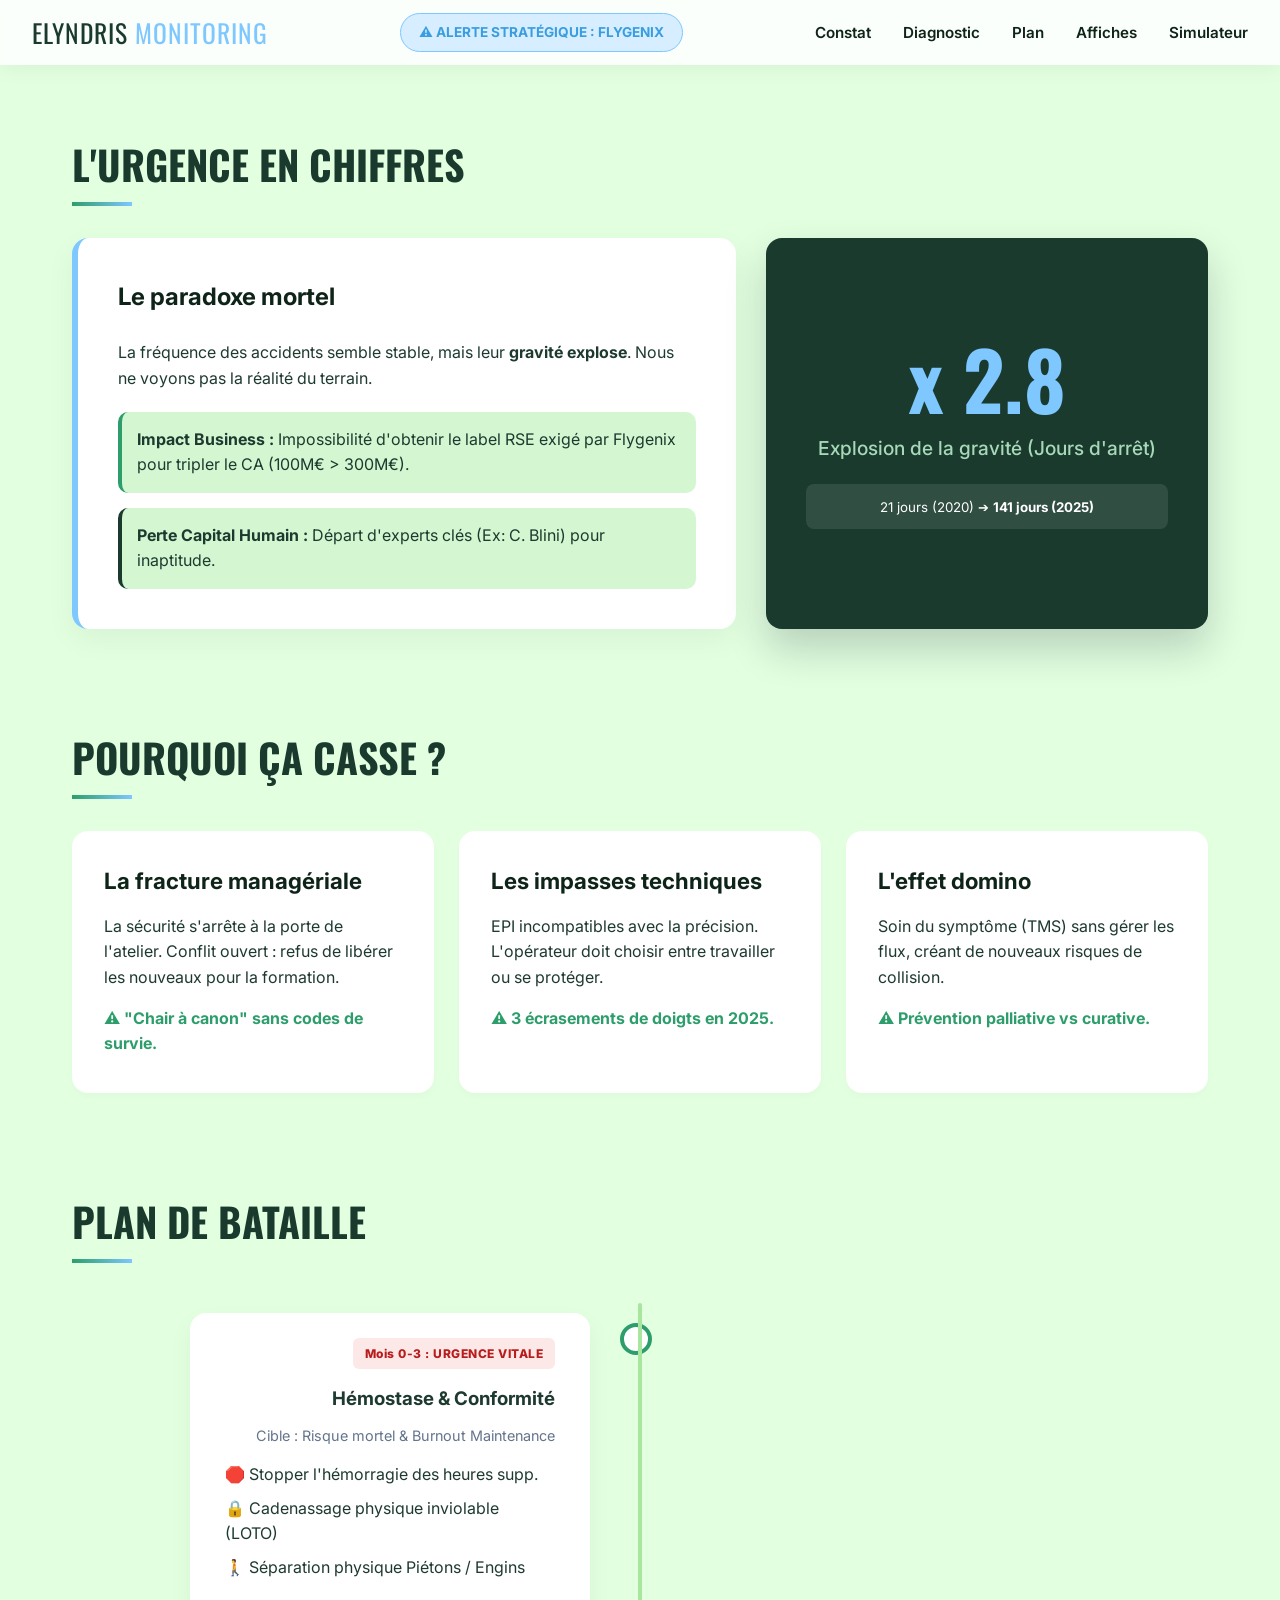
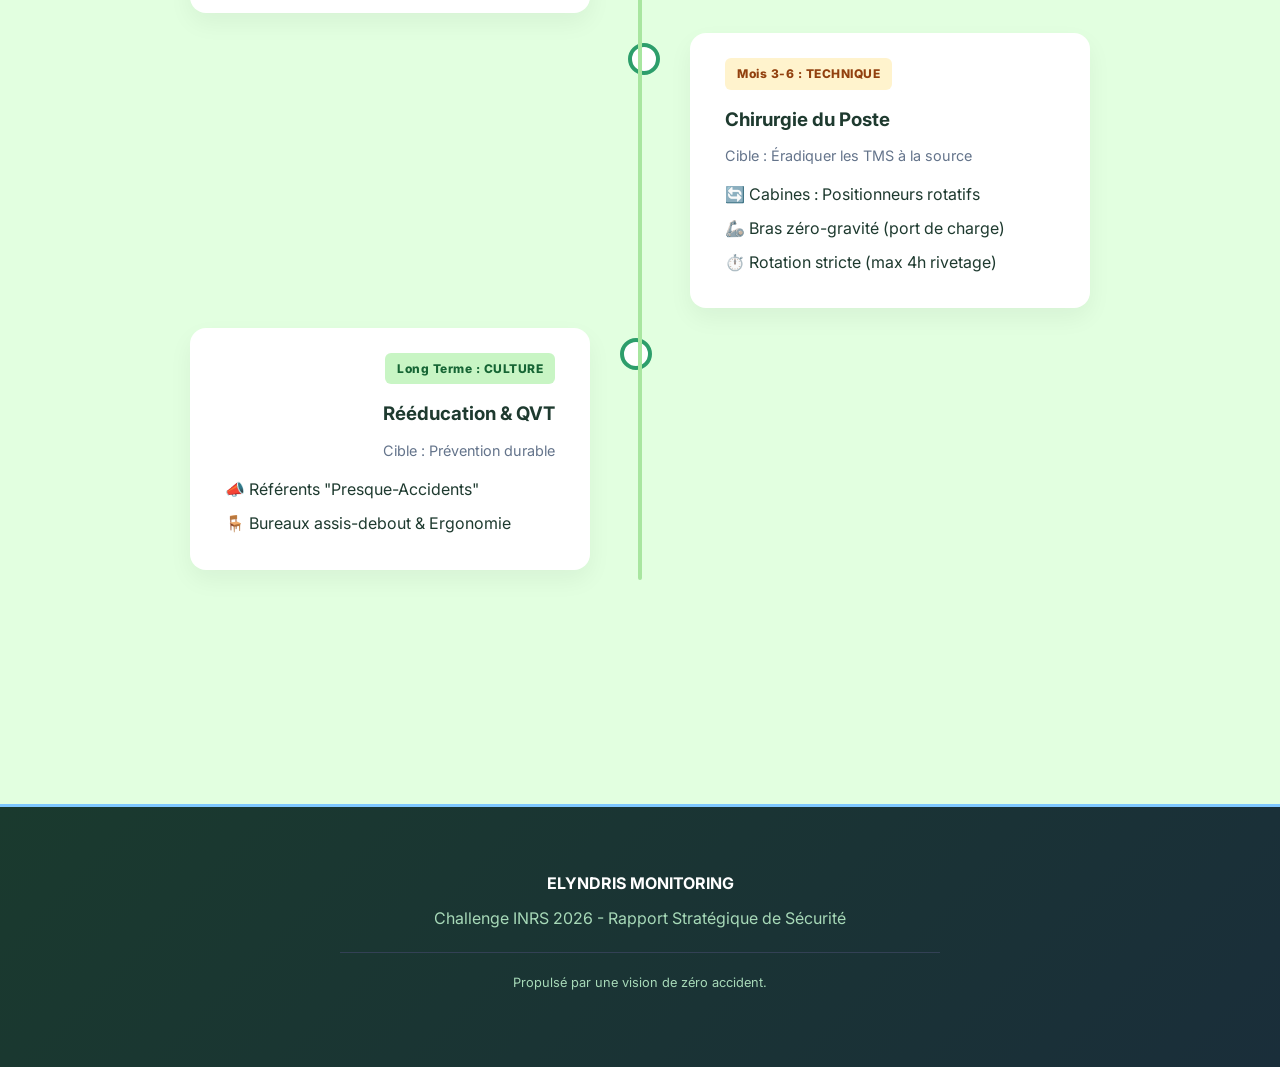
==== index.html @ 0a6f0520 "Add simulateur.html and update navigation links in affiches.html and index.html" ====
<!DOCTYPE html>
<html lang="fr">
<head>
    <meta charset="UTF-8">
    <meta name="viewport" content="width=device-width, initial-scale=1.0">
    <title>Elyndris - Dashboard de Crise SST</title>
    <link rel="preconnect" href="https://fonts.googleapis.com">
    <link rel="preconnect" href="https://fonts.gstatic.com" crossorigin>
    <link href="https://fonts.googleapis.com/css2?family=Inter:wght@300;400;600;700&family=Oswald:wght@500;700&display=swap" rel="stylesheet">
    <style>
        :root {
            --primary: #1a3a2e;
            --accent: #2d9e6b;
            --accent-glow: rgba(45, 158, 107, 0.4);
            --blue: #7ec7ff;
            --blue-dark: #3a9de0;
            --blue-light: #d6eeff;
            --blue-glow: rgba(126, 199, 255, 0.4);
            --success: #22c55e;
            --warning: #f59e0b;
            --light: #e2ffe0;
            --dark: #0f2419;
            --text: #1e3a2f;
            --card-bg: rgba(226, 255, 224, 0.9);
            --transition: all 0.3s cubic-bezier(0.4, 0, 0.2, 1);
        }

        * { margin: 0; padding: 0; box-sizing: border-box; }
        
        html { scroll-behavior: smooth; }

        body { 
            background-color: #e2ffe0; 
            color: var(--text); 
            font-family: 'Inter', sans-serif;
            line-height: 1.6;
            overflow-x: hidden;
        }

        /* ANIMATIONS */
        @keyframes fadeIn { from { opacity: 0; transform: translateY(20px); } to { opacity: 1; transform: translateY(0); } }
        @keyframes pulse-red { 0% { box-shadow: 0 0 0 0 var(--accent-glow); } 70% { box-shadow: 0 0 0 10px rgba(45, 158, 107, 0); } 100% { box-shadow: 0 0 0 0 rgba(45, 158, 107, 0); } }
        @keyframes pulse-blue { 0% { box-shadow: 0 0 0 0 var(--blue-glow); } 70% { box-shadow: 0 0 0 10px rgba(126, 199, 255, 0); } 100% { box-shadow: 0 0 0 0 rgba(126, 199, 255, 0); } }
        
        .reveal { opacity: 0; transform: translateY(30px); transition: var(--transition); }
        .reveal.active { opacity: 1; transform: translateY(0); }

        /* HEADER */
        header {
            background: rgba(255, 255, 255, 0.85);
            backdrop-filter: blur(10px);
            padding: 0.75rem 2rem;
            display: flex;
            justify-content: space-between;
            align-items: center;
            box-shadow: 0 4px 20px rgba(0,0,0,0.05);
            position: fixed;
            width: 100%;
            top: 0;
            z-index: 1000;
            transition: var(--transition);
        }

        .logo { font-family: 'Oswald', sans-serif; font-size: 1.6rem; letter-spacing: 1px; color: var(--primary); }
        .logo span { color: var(--blue); }
        
        .status { 
            background: var(--blue-light); 
            color: var(--blue-dark); 
            padding: 8px 18px; 
            border-radius: 50px; 
            font-weight: 700; 
            font-size: 0.85rem; 
            border: 1px solid var(--blue);
            animation: pulse-blue 2s infinite;
            text-transform: uppercase;
        }

        nav ul { display: flex; list-style: none; gap: 2rem; }
        nav a { 
            text-decoration: none; 
            color: var(--dark); 
            font-weight: 600; 
            font-size: 0.95rem;
            transition: var(--transition); 
            position: relative;
        }
        nav a::after {
            content: ''; position: absolute; width: 0; height: 2px; bottom: -4px; left: 0;
            background: linear-gradient(90deg, var(--accent), var(--blue)); transition: var(--transition);
        }
        nav a:hover { color: var(--blue-dark); }
        nav a:hover::after { width: 100%; }

        /* MAIN CONTAINER */
        main { margin-top: 100px; padding: 2rem; max-width: 1200px; margin-left: auto; margin-right: auto; }

        section { margin-bottom: 6rem; scroll-margin-top: 120px; }
        h2 { 
            font-family: 'Oswald', sans-serif;
            font-size: 2.5rem; 
            margin-bottom: 2rem; 
            color: var(--primary); 
            text-transform: uppercase;
            position: relative;
            padding-bottom: 10px;
        }
        h2::after {
            content: ''; position: absolute; left: 0; bottom: 0; width: 60px; height: 4px; background: linear-gradient(90deg, var(--accent), var(--blue));
        }

        /* HERO / ALERT */
        .hero-grid { display: grid; grid-template-columns: 1.5fr 1fr; gap: 30px; }
        .alert-card { 
            background: white; 
            padding: 2.5rem; 
            border-radius: 16px; 
            box-shadow: 0 10px 30px rgba(0,0,0,0.05); 
            border-left: 6px solid var(--blue);
        }
        .alert-card h3 { font-size: 1.5rem; margin-bottom: 1.5rem; color: var(--dark); }
        
        .stat-card { 
            background: var(--primary); 
            color: white; 
            padding: 2.5rem; 
            border-radius: 16px; 
            text-align: center; 
            display: flex; 
            flex-direction: column; 
            justify-content: center;
            box-shadow: 0 20px 40px rgba(15, 23, 42, 0.2);
            transition: transform 0.4s ease;
        }
        .stat-card:hover { transform: scale(1.02); }
        .big-number { font-family: 'Oswald', sans-serif; font-size: 5rem; font-weight: 700; color: var(--blue); line-height: 1; }
        .stat-label { font-size: 1.2rem; font-weight: 500; margin-top: 15px; color: #a7d9b8; }

        /* DIAGNOSTIC (Q3) */
        .diag-grid { display: grid; grid-template-columns: repeat(auto-fit, minmax(320px, 1fr)); gap: 25px; }
        .diag-item { 
            background: white; 
            padding: 2rem; 
            border-radius: 16px; 
            box-shadow: 0 4px 6px rgba(0,0,0,0.02); 
            transition: var(--transition); 
            border-bottom: 4px solid transparent;
        }
        .diag-item:hover { 
            transform: translateY(-10px); 
            box-shadow: 0 20px 40px rgba(126, 199, 255, 0.15); 
            border-bottom: 4px solid var(--blue);
        }
        .diag-icon { font-size: 3rem; margin-bottom: 15px; display: block; filter: drop-shadow(0 4px 6px rgba(0,0,0,0.1)); }
        .diag-title { font-weight: 700; font-size: 1.4rem; margin-bottom: 15px; color: var(--dark); }

        /* PLAN D'ACTION (Q4) */
        .timeline { position: relative; max-width: 1000px; margin: 40px auto; }
        .timeline::after { content: ''; position: absolute; width: 4px; background: #a8e6a0; top: 0; bottom: 0; left: 50%; margin-left: -2px; border-radius: 2px; }
        
        .container { padding: 10px 50px; position: relative; width: 50%; box-sizing: border-box; }
        .left { left: 0; text-align: right; }
        .right { left: 50%; text-align: left; }
        
        .container::after {
            content: ''; position: absolute; width: 24px; height: 24px; right: -12px; top: 20px;
            background: white; border: 4px solid var(--accent); border-radius: 50%; z-index: 1;
        }
        .right::after { left: -12px; }
        
        .content { 
            padding: 25px 35px; 
            background: white; 
            border-radius: 16px; 
            box-shadow: 0 10px 25px rgba(0,0,0,0.05); 
            transition: var(--transition);
        }
        .content:hover { transform: translateY(-5px); box-shadow: 0 15px 35px rgba(0,0,0,0.1); }
        
        .badge { display: inline-block; padding: 6px 12px; border-radius: 6px; font-size: 0.75rem; font-weight: 800; margin-bottom: 15px; letter-spacing: 0.5px; }
        .badge-red { background: #fde8e8; color: #b91c1c; }
        .badge-orange { background: #fff3cd; color: #92400e; }
        .badge-green { background: #c8f5c4; color: #166534; }
        .badge-blue { background: var(--blue-light); color: var(--blue-dark); }

        /* FOOTER */
        footer { 
            background: linear-gradient(135deg, var(--primary), #1a2e3a); 
            color: #a7d9b8; 
            text-align: center; 
            padding: 4rem 2rem; 
            margin-top: 6rem;
            border-top: 3px solid var(--blue);
        }
        footer p { margin-bottom: 10px; }

        @media screen and (max-width: 900px) {
            .hero-grid { grid-template-columns: 1fr; }
            .timeline::after { left: 31px; }
            .container { width: 100%; padding-left: 70px; padding-right: 25px; text-align: left; }
            .container::after { left: 19px; }
            .right { left: 0%; }
        }
    </style>
</head>
<body>

<header id="header">
    <div class="logo">ELYNDRIS <span>MONITORING</span></div>
    <div class="status">⚠ ALERTE STRATÉGIQUE : FLYGENIX</div>
    <nav>
        <ul>
            <li><a href="#constat">Constat</a></li>
            <li><a href="#diagnostic">Diagnostic</a></li>
            <li><a href="#plan">Plan</a></li>
            <li><a href="affiches.html">Affiches</a></li>
            <li><a href="simulateur.html">Simulateur</a></li>
        </ul>
    </nav>
</header>

<main>
    <section id="constat" class="reveal">
        <h2>L'Urgence en Chiffres</h2>
        <div class="hero-grid">
            <div class="alert-card">
                <h3>Le paradoxe mortel</h3>
                <p>La fréquence des accidents semble stable, mais leur <strong>gravité explose</strong>. Nous ne voyons pas la réalité du terrain.</p>
                <div style="margin-top: 20px; display: grid; gap: 15px;">
                    <div style="background: #d4f7d2; padding: 15px; border-radius: 10px; border-left: 4px solid var(--accent);">
                        <strong>Impact Business :</strong> Impossibilité d'obtenir le label RSE exigé par Flygenix pour tripler le CA (100M€ > 300M€).
                    </div>
                    <div style="background: #d4f7d2; padding: 15px; border-radius: 10px; border-left: 4px solid var(--primary);">
                        <strong>Perte Capital Humain :</strong> Départ d'experts clés (Ex: C. Blini) pour inaptitude.
                    </div>
                </div>
            </div>
            <div class="stat-card">
                <span class="big-number" data-target="6.7">0</span>
                <span class="stat-label">Explosion de la gravité (Jours d'arrêt)</span>
                <div style="margin-top:20px; background: rgba(255,255,255,0.1); padding: 10px; border-radius: 8px;">
                    <small>21 jours (2020) ➔ <strong>141 jours (2025)</strong></small>
                </div>
            </div>
        </div>
    </section>

    <section id="diagnostic" class="reveal">
        <h2>Pourquoi ça casse ?</h2>
        <div class="diag-grid">
            <div class="diag-item">
                <div class="diag-title">La fracture managériale</div>
                <p>La sécurité s'arrête à la porte de l'atelier. Conflit ouvert : refus de libérer les nouveaux pour la formation.</p>
                <p style="margin-top:15px; color:var(--accent); font-weight:700;">⚠ "Chair à canon" sans codes de survie.</p>
            </div>
            <div class="diag-item">
                <div class="diag-title">Les impasses techniques</div>
                <p>EPI incompatibles avec la précision. L'opérateur doit choisir entre travailler ou se protéger.</p>
                <p style="margin-top:15px; color:var(--accent); font-weight:700;">⚠ 3 écrasements de doigts en 2025.</p>
            </div>
            <div class="diag-item">
                <div class="diag-title">L'effet domino</div>
                <p>Soin du symptôme (TMS) sans gérer les flux, créant de nouveaux risques de collision.</p>
                <p style="margin-top:15px; color:var(--accent); font-weight:700;">⚠ Prévention palliative vs curative.</p>
            </div>
        </div>
    </section>

    <section id="plan" class="reveal">
        <h2>Plan de Bataille</h2>
        <div class="timeline">
            
            <div class="container left reveal">
                <div class="content">
                    <span class="badge badge-red">Mois 0-3 : URGENCE VITALE</span>
                    <h3 style="margin-bottom: 10px;">Hémostase & Conformité</h3>
                    <p style="font-size: 0.9rem; color: #64748b; margin-bottom: 15px;">Cible : Risque mortel & Burnout Maintenance</p>
                    <ul style="list-style: none; text-align: left;">
                        <li style="margin-bottom: 8px;">🛑 Stopper l'hémorragie des heures supp.</li>
                        <li style="margin-bottom: 8px;">🔒 Cadenassage physique inviolable (LOTO)</li>
                        <li style="margin-bottom: 8px;">🚶 Séparation physique Piétons / Engins</li>
                    </ul>
                </div>
            </div>

            <div class="container right reveal">
                <div class="content">
                    <span class="badge badge-orange">Mois 3-6 : TECHNIQUE</span>
                    <h3 style="margin-bottom: 10px;">Chirurgie du Poste</h3>
                    <p style="font-size: 0.9rem; color: #64748b; margin-bottom: 15px;">Cible : Éradiquer les TMS à la source</p>
                    <ul style="list-style: none; text-align: left;">
                        <li style="margin-bottom: 8px;">🔄 Cabines : Positionneurs rotatifs</li>
                        <li style="margin-bottom: 8px;">🦾 Bras zéro-gravité (port de charge)</li>
                        <li style="margin-bottom: 8px;">⏱️ Rotation stricte (max 4h rivetage)</li>
                    </ul>
                </div>
            </div>

            <div class="container left reveal">
                <div class="content">
                    <span class="badge badge-green">Long Terme : CULTURE</span>
                    <h3 style="margin-bottom: 10px;">Rééducation & QVT</h3>
                    <p style="font-size: 0.9rem; color: #64748b; margin-bottom: 15px;">Cible : Prévention durable</p>
                    <ul style="list-style: none; text-align: left;">
                        <li style="margin-bottom: 8px;">📣 Référents "Presque-Accidents"</li>
                        <li style="margin-bottom: 8px;">🪑 Bureaux assis-debout & Ergonomie</li>
                    </ul>
                </div>
            </div>

        </div>
    </section>
</main>

<footer>
    <div style="max-width: 600px; margin: 0 auto;">
        <p style="font-weight: 700; color: white;">ELYNDRIS MONITORING</p>
        <p>Challenge INRS 2026 - Rapport Stratégique de Sécurité</p>
        <div style="height: 1px; background: #334155; margin: 20px 0;"></div>
        <p style="font-size: 0.8rem;">Propulsé par une vision de zéro accident.</p>
    </div>
</footer>

<script>
    // Reveal animations on scroll
    const observerOptions = {
        threshold: 0.1
    };

    const observer = new IntersectionObserver((entries) => {
        entries.forEach(entry => {
            if (entry.isIntersecting) {
                entry.target.classList.add('active');
                
                // If it's the stat card, start the counter
                const countElement = entry.target.querySelector('.big-number');
                if (countElement && !countElement.classList.contains('counted')) {
                    startCounter(countElement);
                }
            }
        });
    }, observerOptions);

    document.querySelectorAll('.reveal').forEach(el => observer.observe(el));

    // Number Counter Animation
    function startCounter(el) {
        const target = parseFloat(el.getAttribute('data-target'));
        const duration = 2000;
        const start = 0;
        const step = (timestamp) => {
            if (!startTime) startTime = timestamp;
            const progress = Math.min((timestamp - startTime) / duration, 1);
            const current = (progress * target).toFixed(1);
            el.innerText = 'x ' + current;
            if (progress < 1) {
                window.requestAnimationFrame(step);
            } else {
                el.classList.add('counted');
            }
        };
        let startTime = null;
        window.requestAnimationFrame(step);
    }

    // Header scroll effect
    window.addEventListener('scroll', () => {
        const header = document.getElementById('header');
        if (window.scrollY > 50) {
            header.style.padding = '0.5rem 2rem';
            header.style.background = 'rgba(255, 255, 255, 0.95)';
        } else {
            header.style.padding = '0.75rem 2rem';
            header.style.background = 'rgba(255, 255, 255, 0.85)';
        }
    });
</script>

</body>
</html>
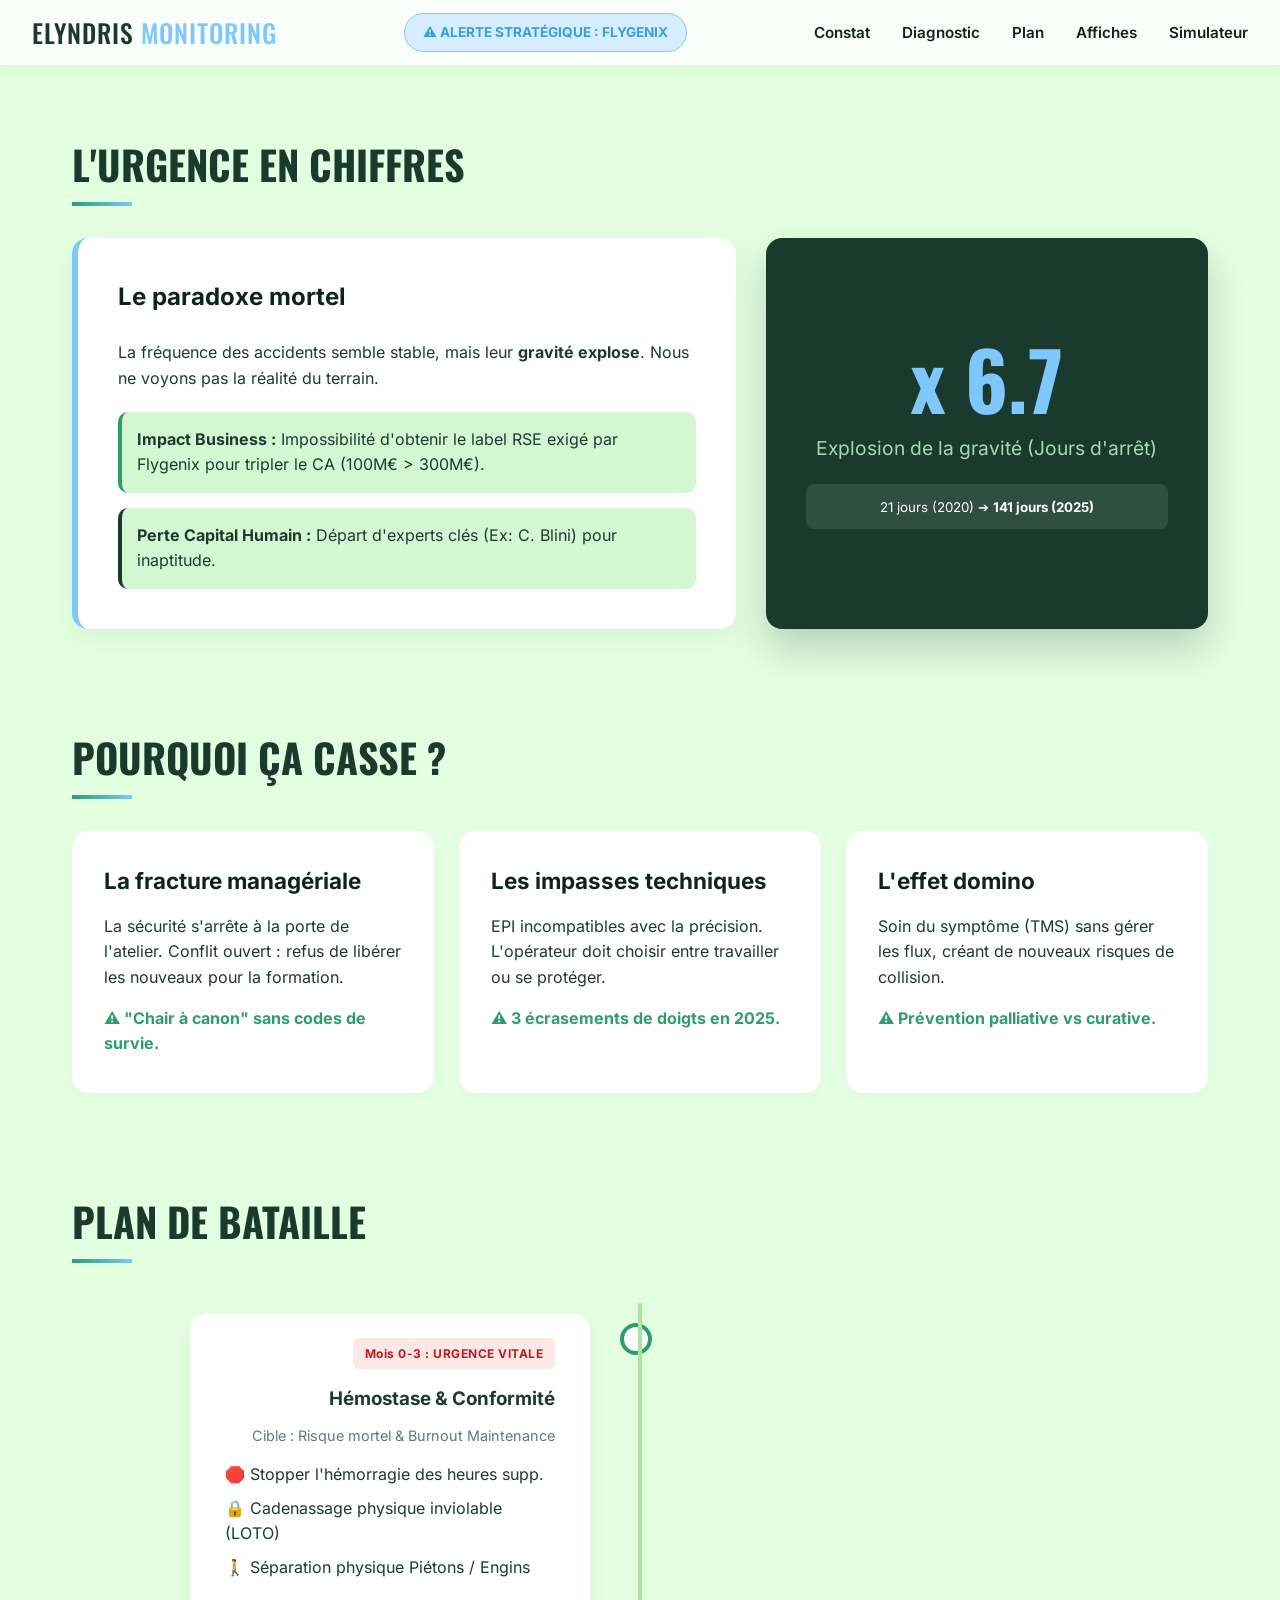
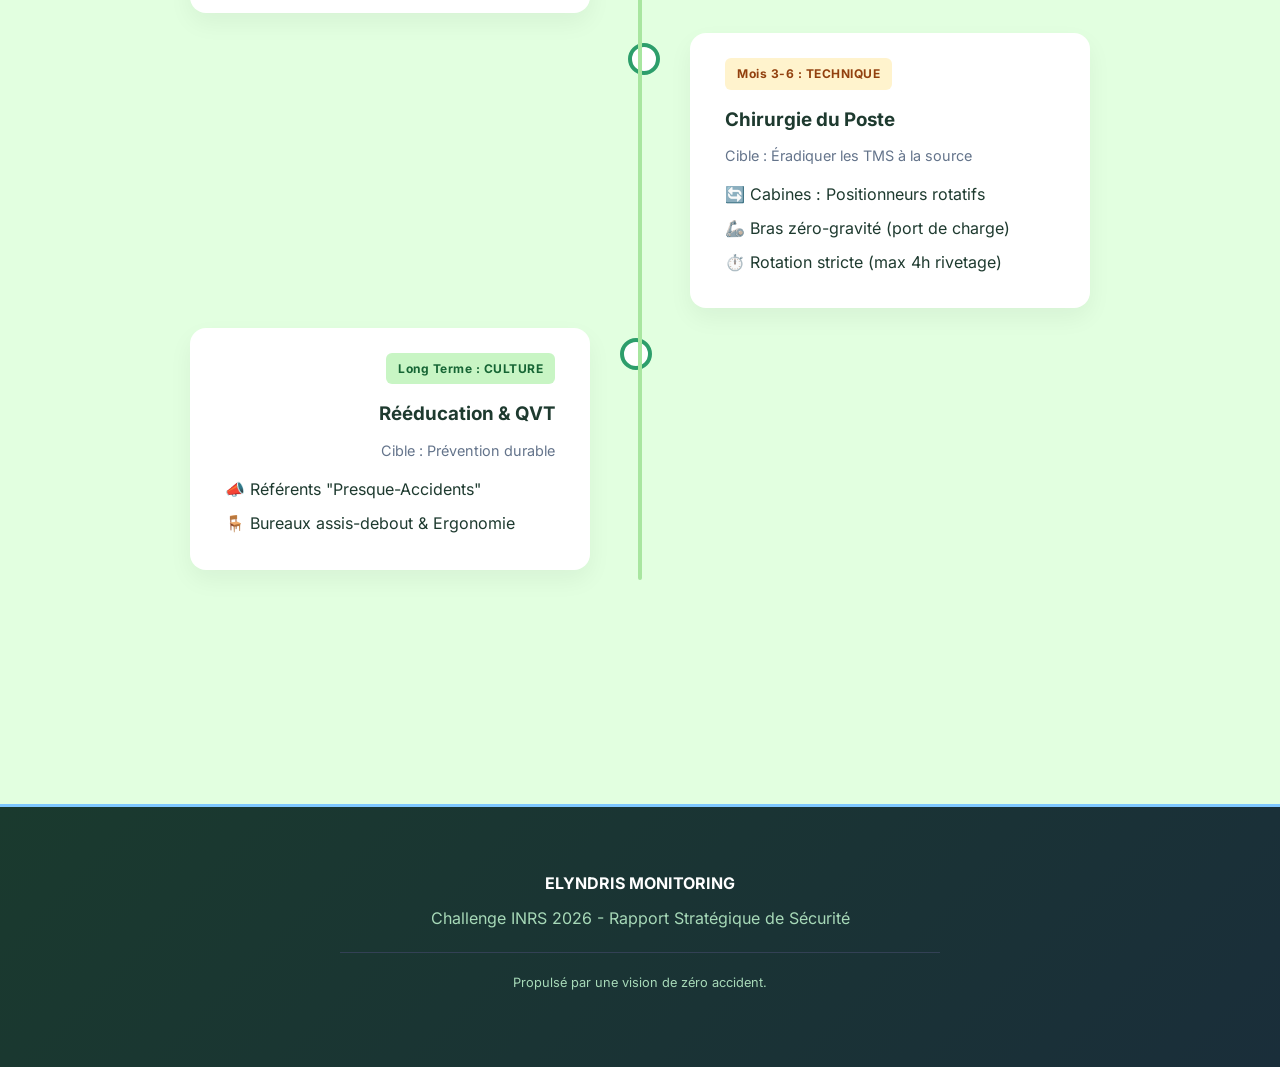
==== commit 878161a9: "Refactor font loading by creating a dedicated fonts.css file" ====
--- a/index.html
+++ b/index.html
@@ -4,9 +4,7 @@
     <meta charset="UTF-8">
     <meta name="viewport" content="width=device-width, initial-scale=1.0">
     <title>Elyndris - Dashboard de Crise SST</title>
-    <link rel="preconnect" href="https://fonts.googleapis.com">
-    <link rel="preconnect" href="https://fonts.gstatic.com" crossorigin>
-    <link href="https://fonts.googleapis.com/css2?family=Inter:wght@300;400;600;700&family=Oswald:wght@500;700&display=swap" rel="stylesheet">
+    <link rel="stylesheet" href="fonts/fonts.css">
     <style>
         :root {
             --primary: #1a3a2e;
--- a/fonts/fonts.css
+++ b/fonts/fonts.css
@@ -0,0 +1,42 @@
+@font-face {
+  font-family: 'Inter';
+  font-style: normal;
+  font-weight: 300;
+  font-display: swap;
+  src: url('inter-300.ttf') format('truetype');
+}
+@font-face {
+  font-family: 'Inter';
+  font-style: normal;
+  font-weight: 400;
+  font-display: swap;
+  src: url('inter-400.ttf') format('truetype');
+}
+@font-face {
+  font-family: 'Inter';
+  font-style: normal;
+  font-weight: 600;
+  font-display: swap;
+  src: url('inter-600.ttf') format('truetype');
+}
+@font-face {
+  font-family: 'Inter';
+  font-style: normal;
+  font-weight: 700;
+  font-display: swap;
+  src: url('inter-700.ttf') format('truetype');
+}
+@font-face {
+  font-family: 'Oswald';
+  font-style: normal;
+  font-weight: 500;
+  font-display: swap;
+  src: url('oswald-500.ttf') format('truetype');
+}
+@font-face {
+  font-family: 'Oswald';
+  font-style: normal;
+  font-weight: 700;
+  font-display: swap;
+  src: url('oswald-700.ttf') format('truetype');
+}
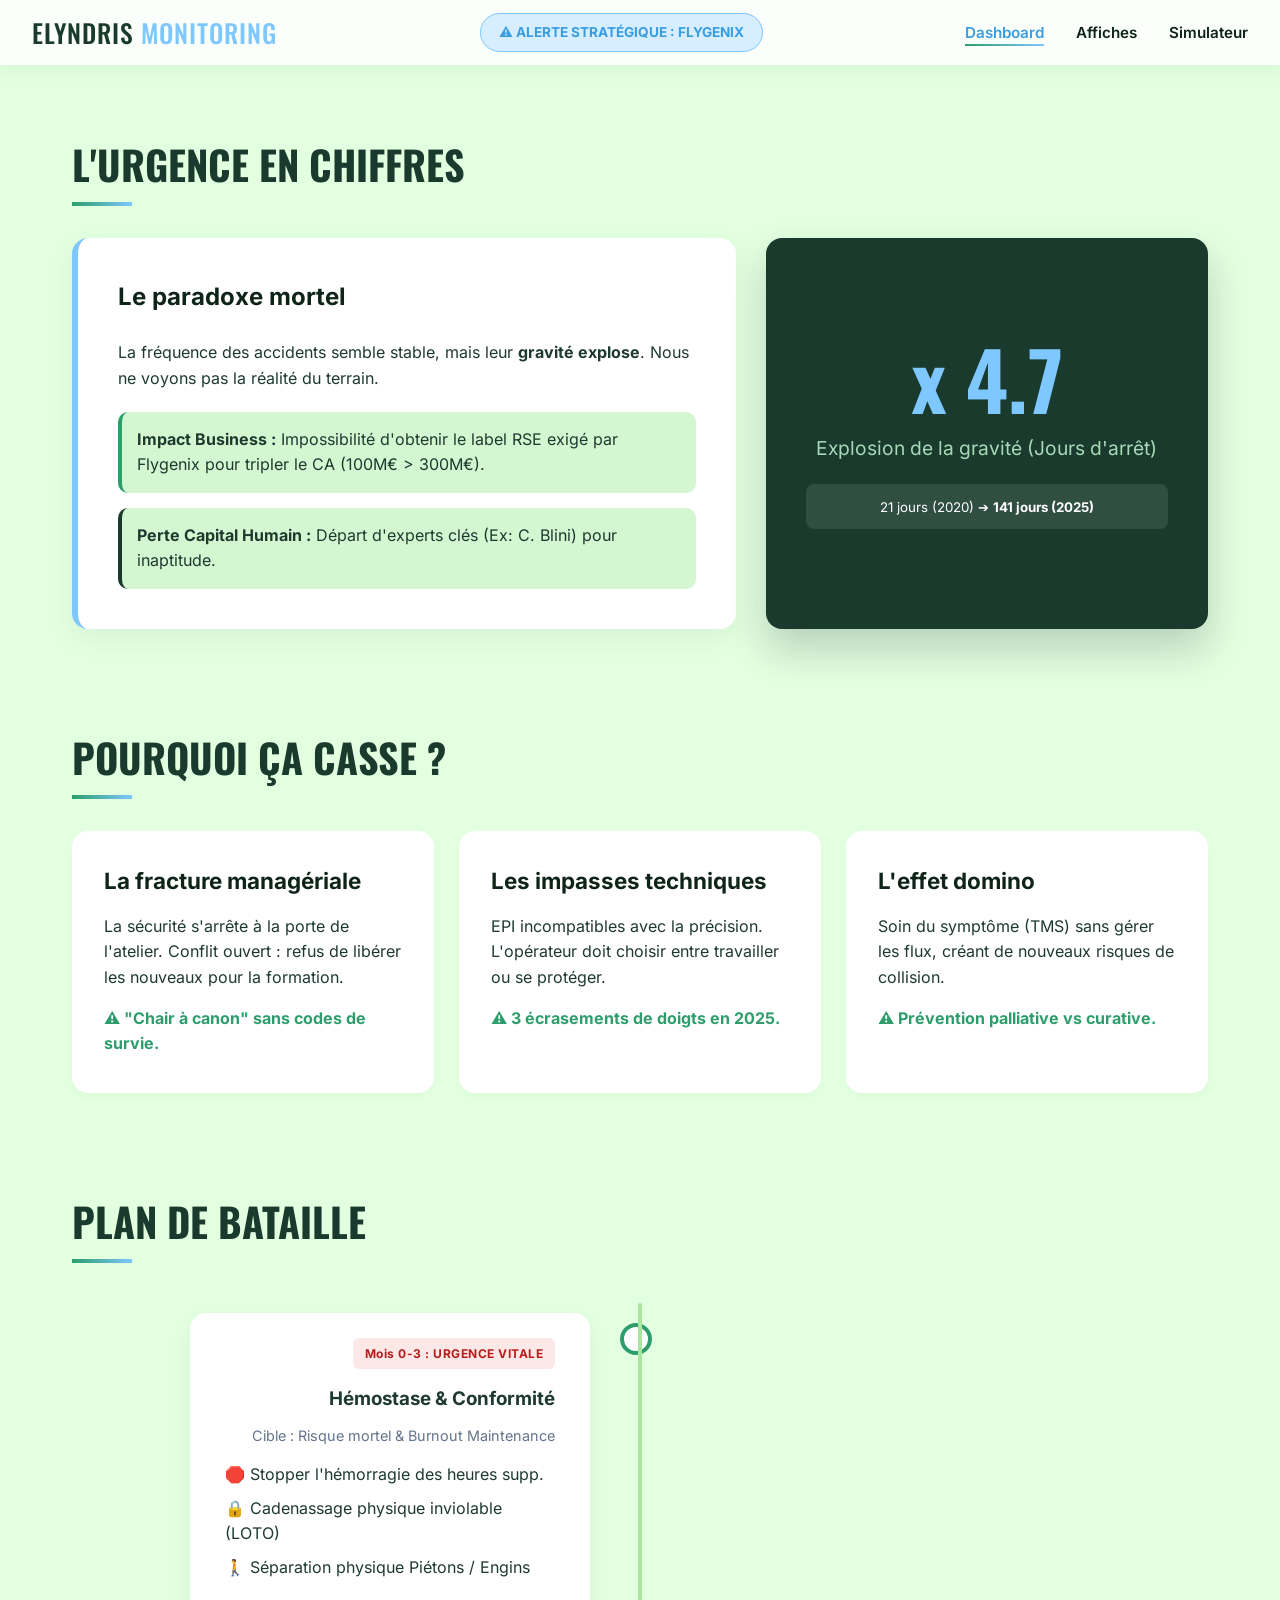
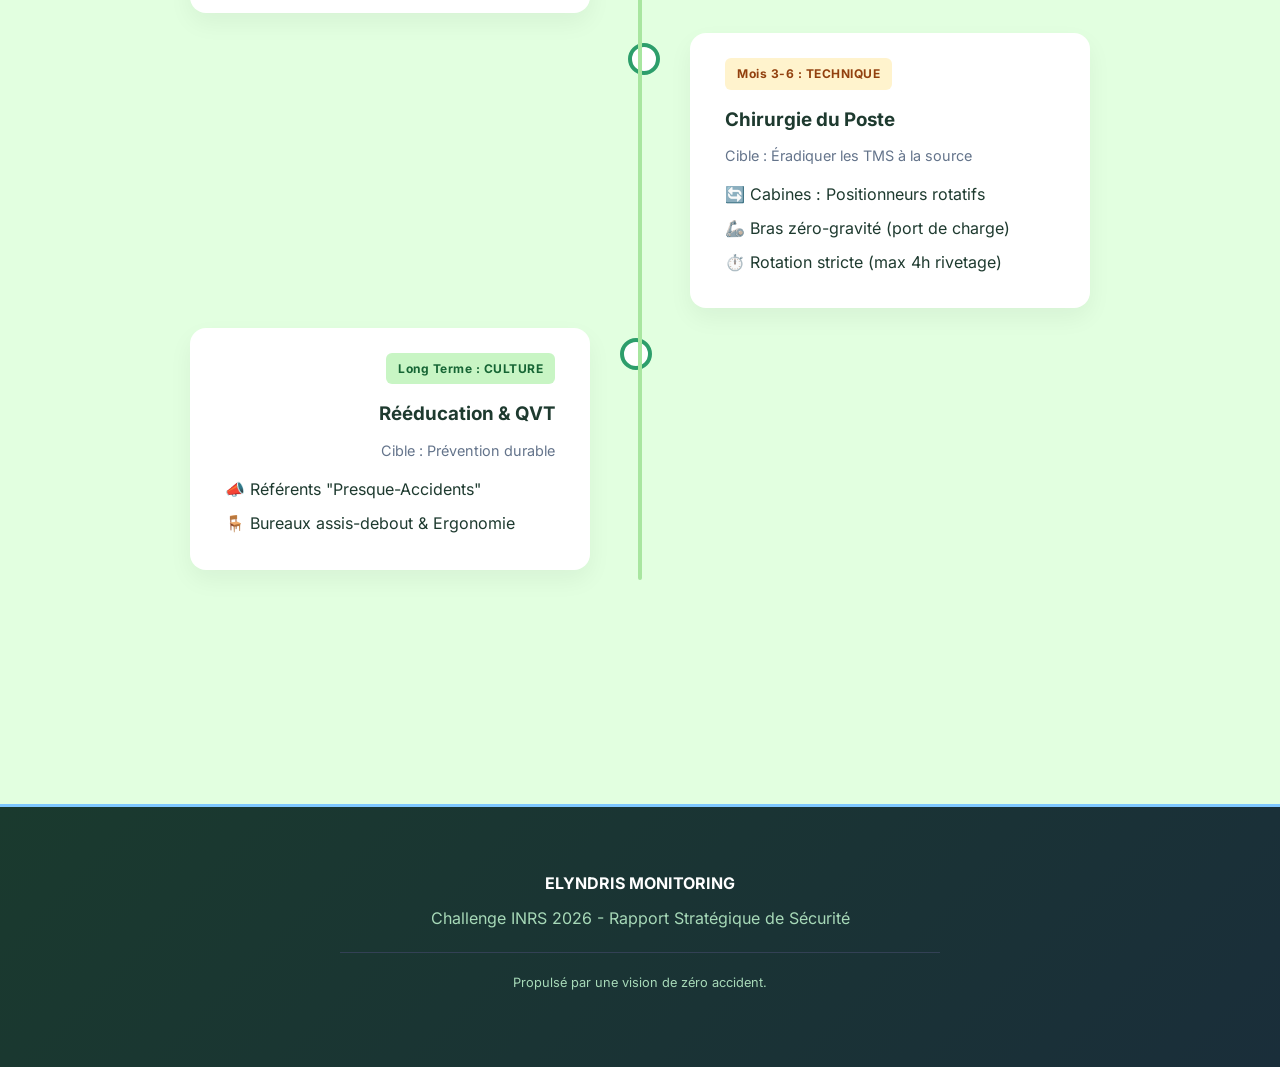
==== commit cbcb8e83: "Update navigation links in affiches.html and index.html to point to the Dashboard" ====
--- a/index.html
+++ b/index.html
@@ -89,6 +89,8 @@
         }
         nav a:hover { color: var(--blue-dark); }
         nav a:hover::after { width: 100%; }
+        nav a.active { color: var(--blue-dark); }
+        nav a.active::after { width: 100%; }
 
         /* MAIN CONTAINER */
         main { margin-top: 100px; padding: 2rem; max-width: 1200px; margin-left: auto; margin-right: auto; }
@@ -208,9 +210,7 @@
     <div class="status">⚠ ALERTE STRATÉGIQUE : FLYGENIX</div>
     <nav>
         <ul>
-            <li><a href="#constat">Constat</a></li>
-            <li><a href="#diagnostic">Diagnostic</a></li>
-            <li><a href="#plan">Plan</a></li>
+            <li><a href="index.html" class="active">Dashboard</a></li>
             <li><a href="affiches.html">Affiches</a></li>
             <li><a href="simulateur.html">Simulateur</a></li>
         </ul>
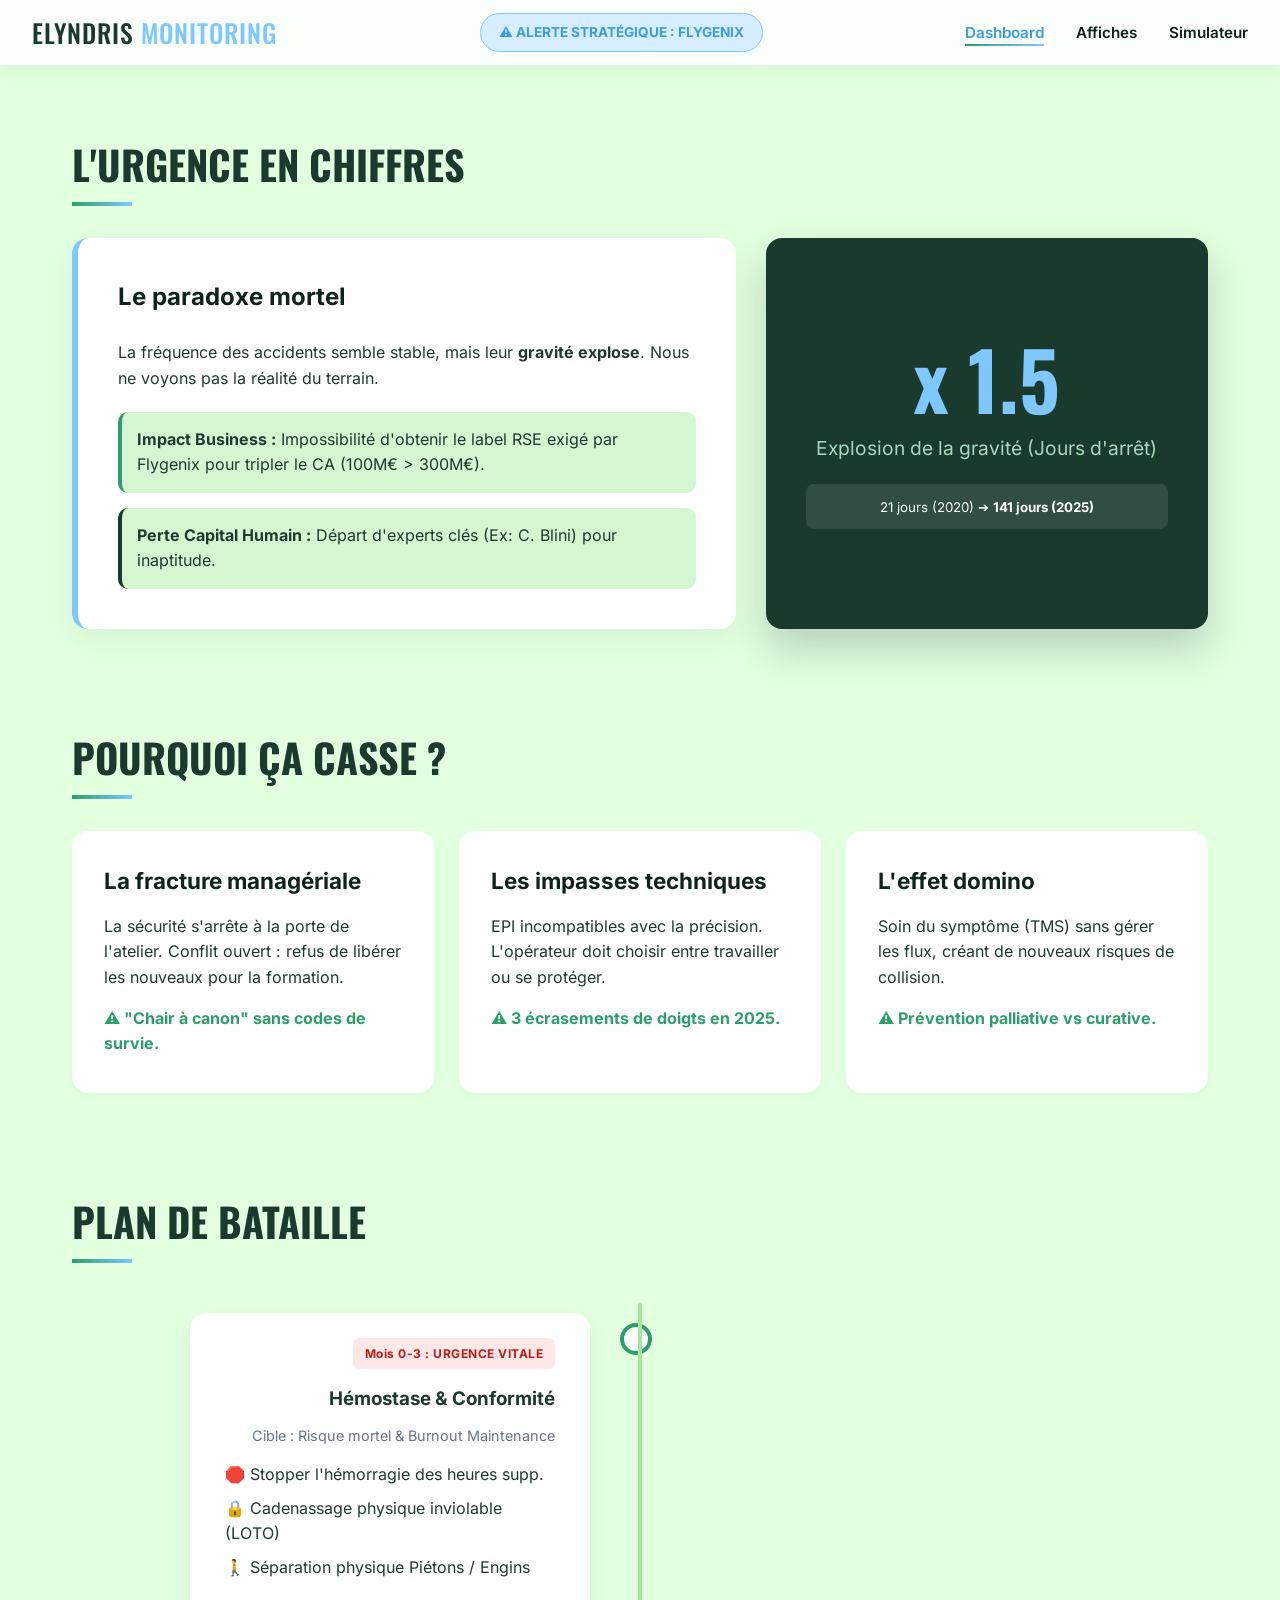
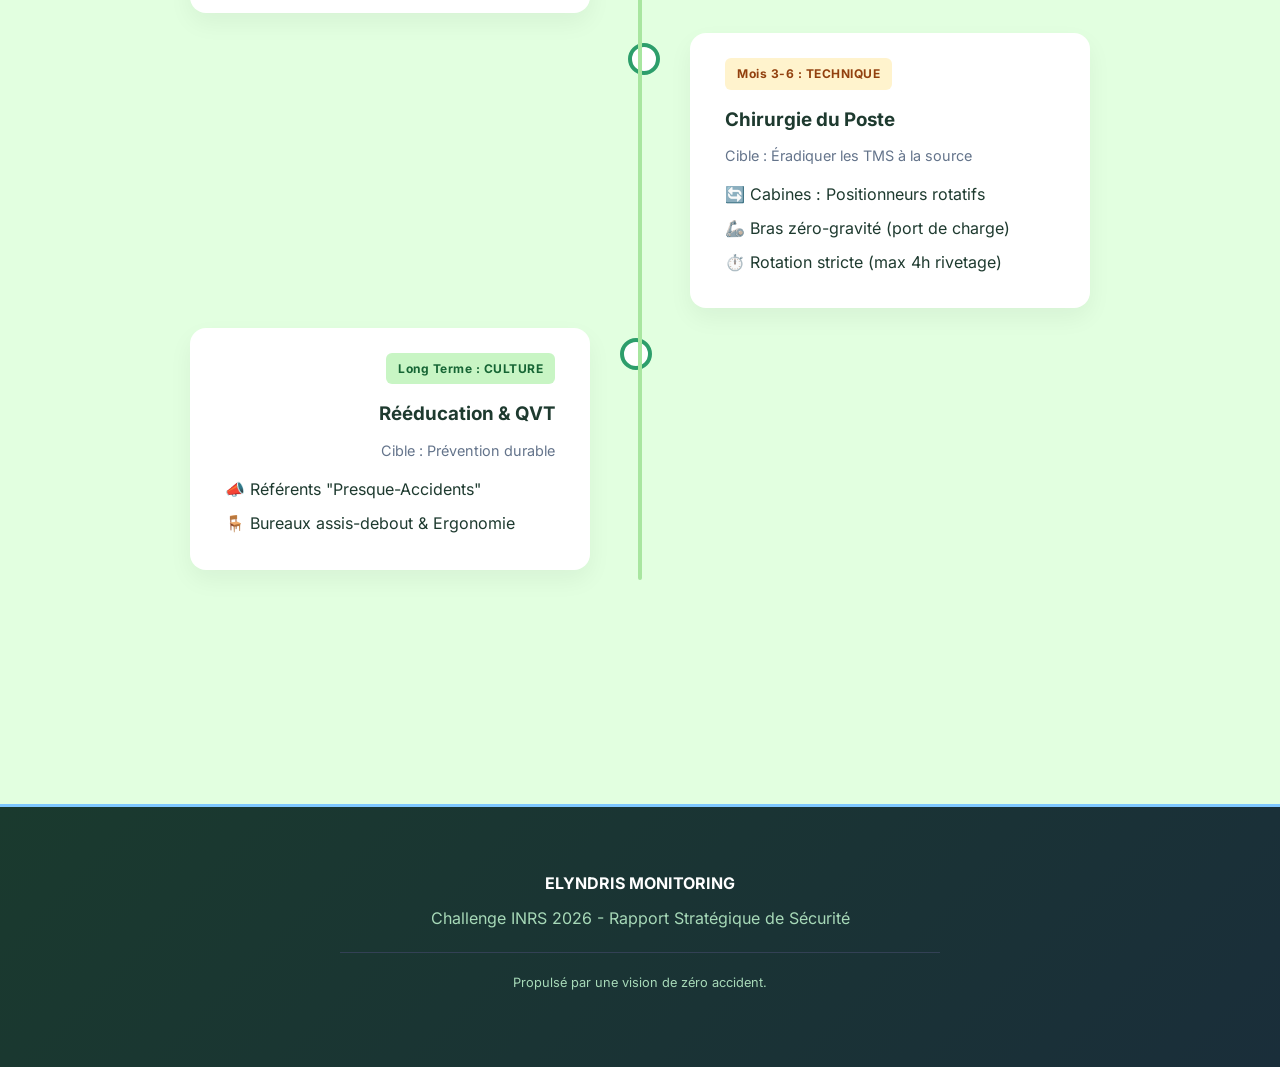
==== commit 39426756: "Add mobile navigation with hamburger menu to affiches.html, index.html, and simulateur.html" ====
--- a/index.html
+++ b/index.html
@@ -194,6 +194,30 @@
         }
         footer p { margin-bottom: 10px; }
 
+        /* HAMBURGER BUTTON */
+        .hamburger {
+            display: none;
+            flex-direction: column;
+            justify-content: center;
+            gap: 5px;
+            background: none;
+            border: none;
+            cursor: pointer;
+            padding: 8px;
+            z-index: 1100;
+        }
+        .hamburger span {
+            display: block;
+            width: 25px;
+            height: 3px;
+            background: var(--primary);
+            border-radius: 3px;
+            transition: var(--transition);
+        }
+        .hamburger.open span:nth-child(1) { transform: translateY(8px) rotate(45deg); }
+        .hamburger.open span:nth-child(2) { opacity: 0; }
+        .hamburger.open span:nth-child(3) { transform: translateY(-8px) rotate(-45deg); }
+
         @media screen and (max-width: 900px) {
             .hero-grid { grid-template-columns: 1fr; }
             .timeline::after { left: 31px; }
@@ -201,6 +225,35 @@
             .container::after { left: 19px; }
             .right { left: 0%; }
         }
+
+        @media screen and (max-width: 768px) {
+            .status { display: none; }
+            .hamburger { display: flex; }
+            nav {
+                position: fixed;
+                top: 0;
+                right: -100%;
+                width: 70%;
+                max-width: 300px;
+                height: 100vh;
+                background: rgba(255, 255, 255, 0.98);
+                backdrop-filter: blur(10px);
+                box-shadow: -5px 0 20px rgba(0,0,0,0.1);
+                flex-direction: column;
+                justify-content: center;
+                align-items: center;
+                transition: right 0.35s cubic-bezier(0.4, 0, 0.2, 1);
+                z-index: 1050;
+            }
+            nav.open { right: 0; }
+            nav ul {
+                flex-direction: column;
+                gap: 2.5rem;
+                align-items: center;
+            }
+            nav a { font-size: 1.3rem; }
+            main { margin-top: 80px; padding: 1.2rem; }
+        }
     </style>
 </head>
 <body>
@@ -208,7 +261,10 @@
 <header id="header">
     <div class="logo">ELYNDRIS <span>MONITORING</span></div>
     <div class="status">⚠ ALERTE STRATÉGIQUE : FLYGENIX</div>
-    <nav>
+    <button class="hamburger" id="hamburger" aria-label="Menu" aria-expanded="false">
+        <span></span><span></span><span></span>
+    </button>
+    <nav id="main-nav">
         <ul>
             <li><a href="index.html" class="active">Dashboard</a></li>
             <li><a href="affiches.html">Affiches</a></li>
@@ -372,6 +428,55 @@
             header.style.background = 'rgba(255, 255, 255, 0.85)';
         }
     });
+
+    // Mobile menu toggle
+    (function() {
+        const btn = document.getElementById('hamburger');
+        const nav = document.getElementById('main-nav');
+        if (!btn || !nav) return;
+
+        function closeMenu() {
+            nav.classList.remove('open');
+            btn.classList.remove('open');
+            btn.setAttribute('aria-expanded', 'false');
+            document.body.style.overflow = '';
+        }
+
+        function openMenu() {
+            nav.classList.add('open');
+            btn.classList.add('open');
+            btn.setAttribute('aria-expanded', 'true');
+            document.body.style.overflow = 'hidden';
+        }
+
+        btn.addEventListener('click', () => {
+            const isOpen = nav.classList.contains('open');
+            if (isOpen) closeMenu(); else openMenu();
+        });
+
+        // Close on link click (use capture to catch early)
+        nav.addEventListener('click', (e) => {
+            const target = e.target;
+            if (target && target.tagName === 'A') {
+                closeMenu();
+            }
+        });
+
+        // Close on Escape key
+        document.addEventListener('keydown', (e) => {
+            if (e.key === 'Escape') closeMenu();
+        });
+
+        // Close on outside click (only when open and on small screens)
+        document.addEventListener('click', (e) => {
+            if (window.matchMedia('(max-width: 768px)').matches) {
+                const isClickInside = nav.contains(e.target) || btn.contains(e.target);
+                if (!isClickInside && nav.classList.contains('open')) {
+                    closeMenu();
+                }
+            }
+        });
+    })();
 </script>
 
 </body>
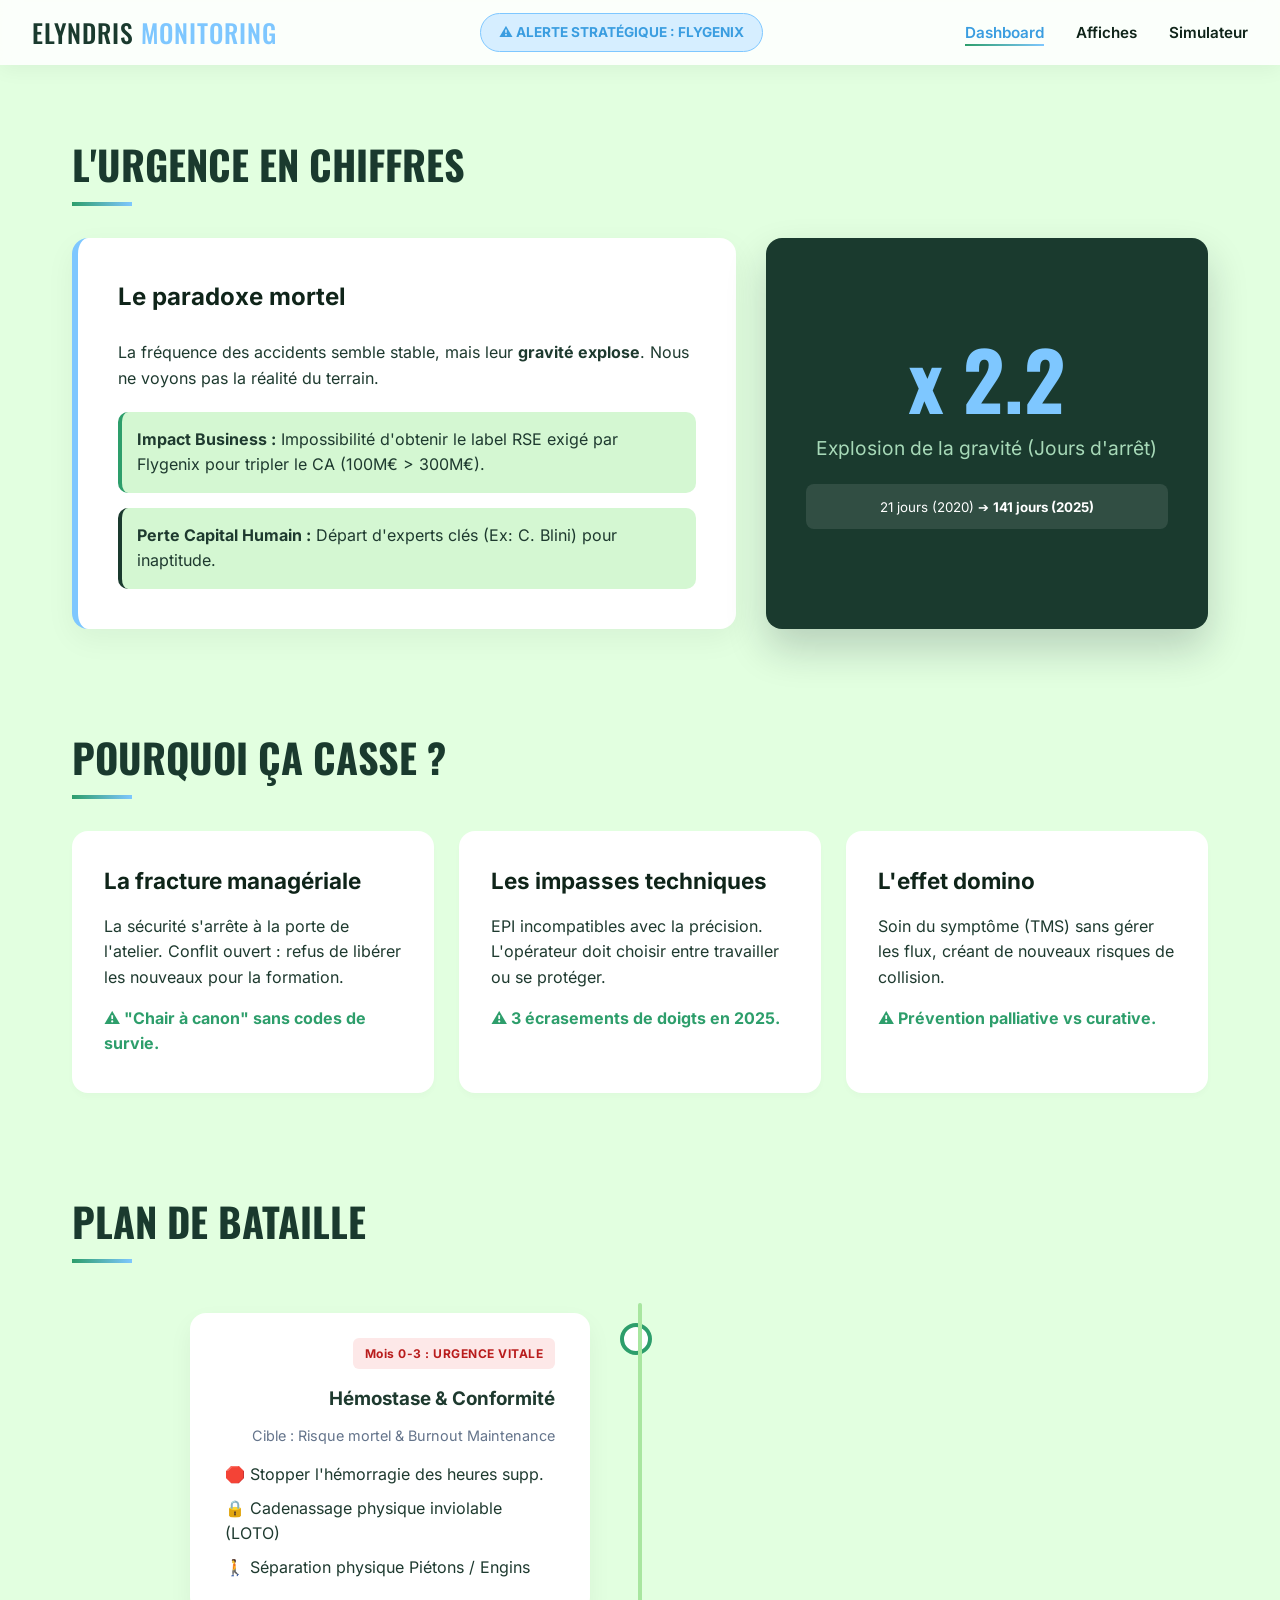
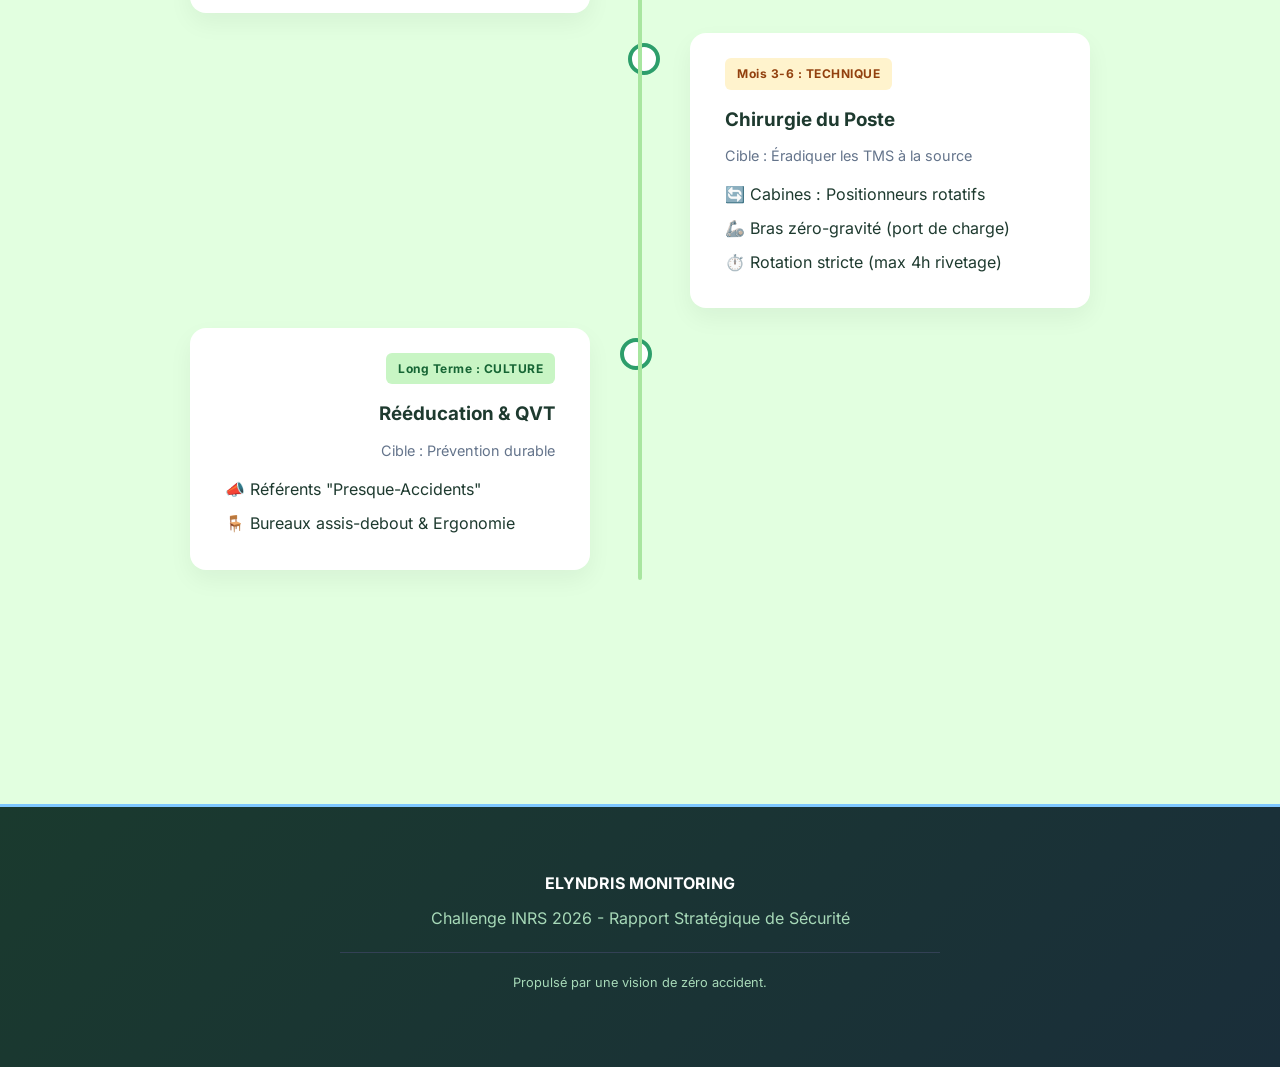
==== commit 48527540: "Add favicon link to index.html" ====
--- a/index.html
+++ b/index.html
@@ -5,6 +5,7 @@
     <meta name="viewport" content="width=device-width, initial-scale=1.0">
     <title>Elyndris - Dashboard de Crise SST</title>
     <link rel="stylesheet" href="fonts/fonts.css">
+    <link rel="icon" type="image/x-icon" href="/images/favicon.ico">
     <style>
         :root {
             --primary: #1a3a2e;
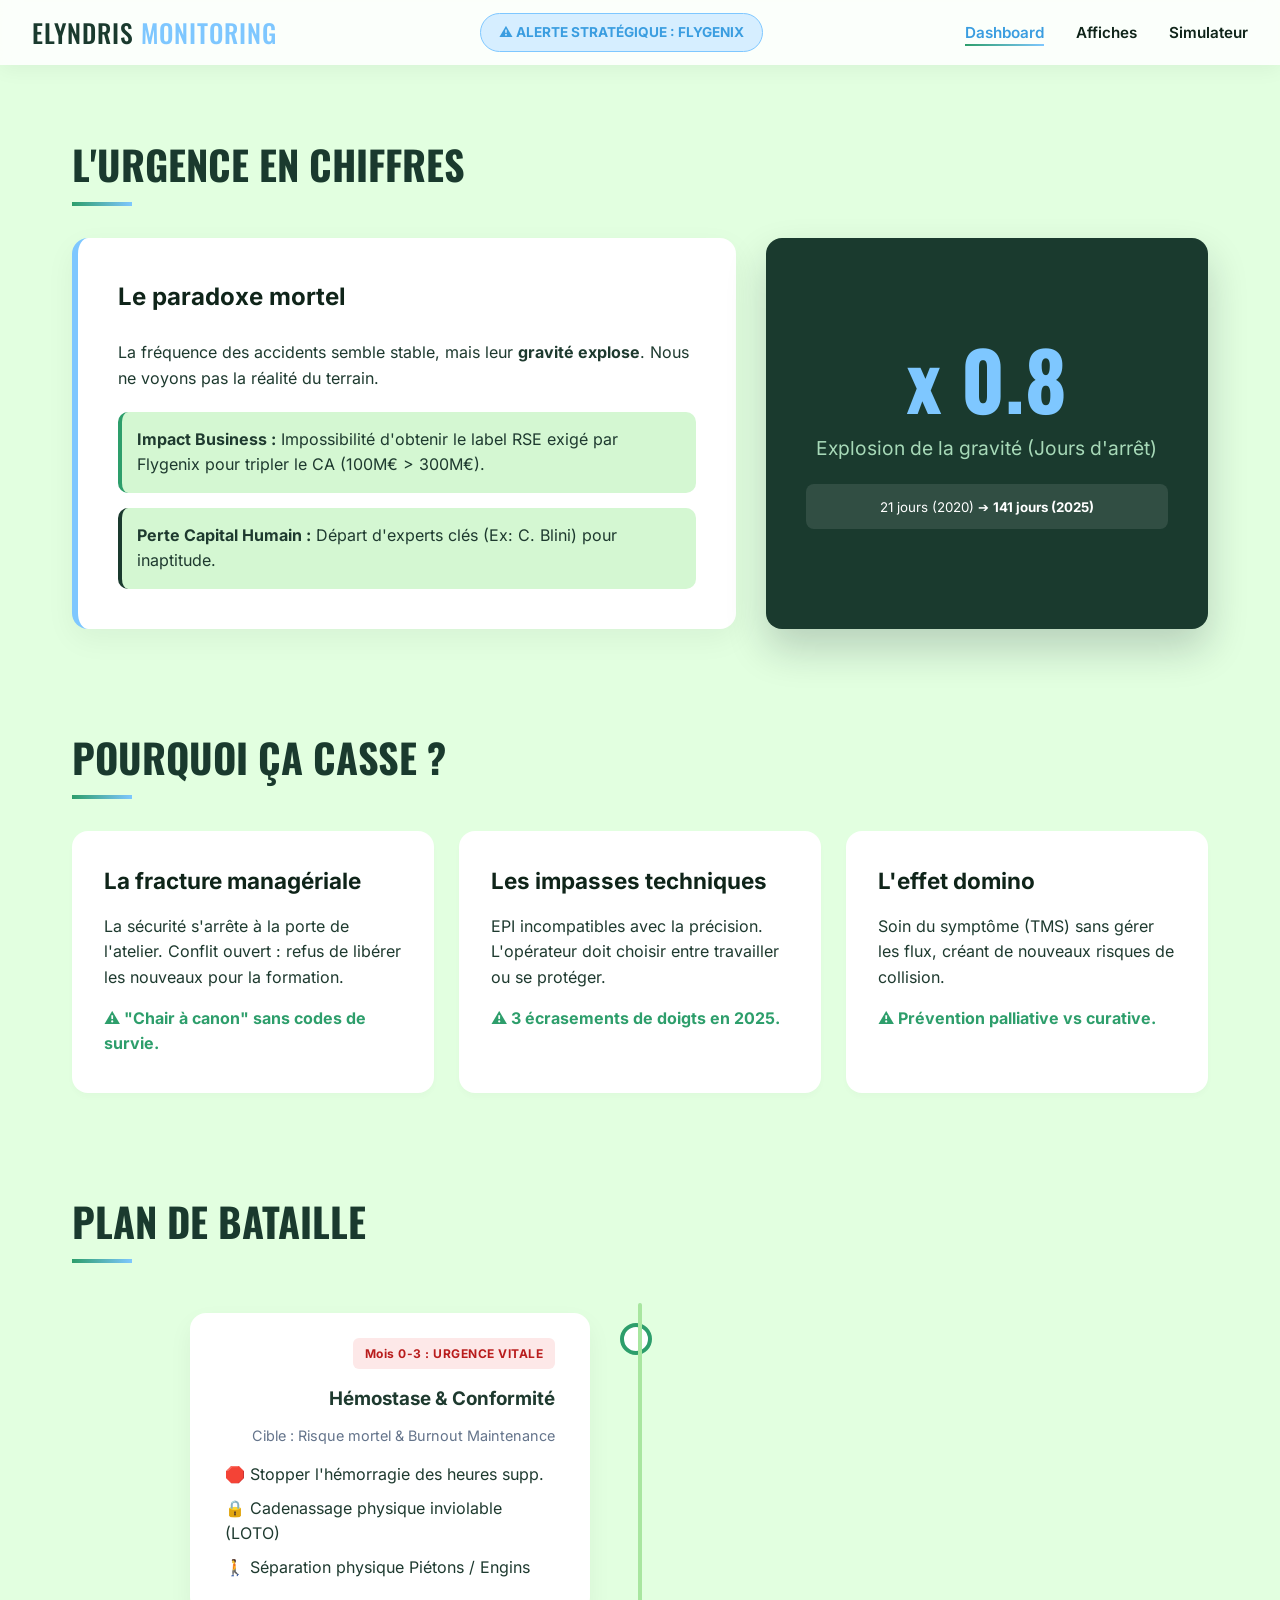
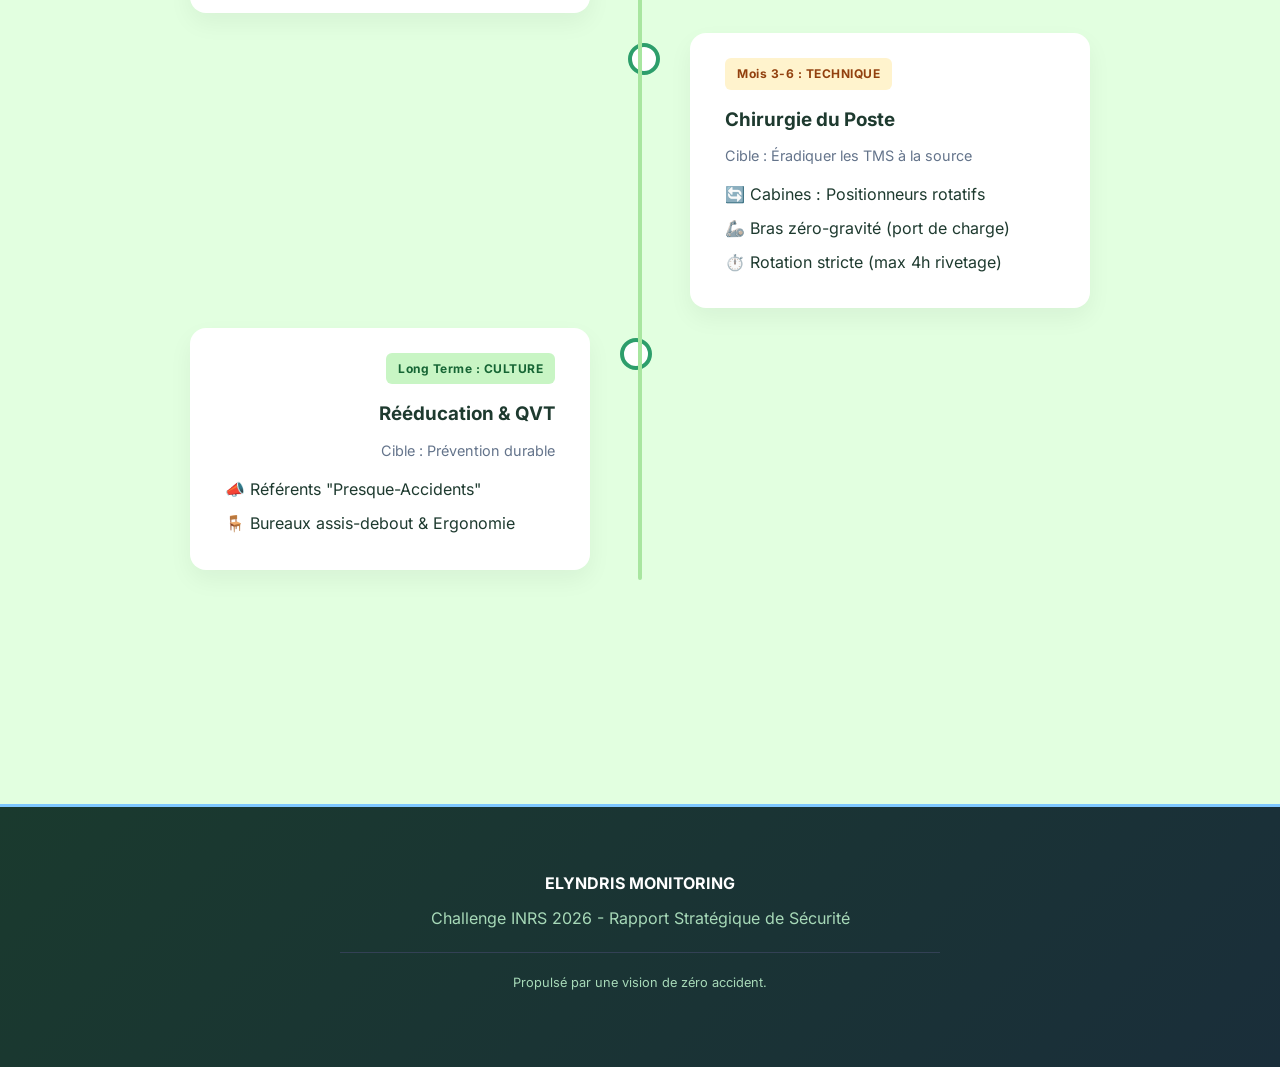
==== commit 1d7a3ac7: "Add mobile navigation styles to affiches.html and index.html" ====
--- a/index.html
+++ b/index.html
@@ -219,6 +219,125 @@
         .hamburger.open span:nth-child(2) { opacity: 0; }
         .hamburger.open span:nth-child(3) { transform: translateY(-8px) rotate(-45deg); }
 
+        /* MOBILE NAV */
+        @media screen and (max-width: 768px) {
+            /* Header et navigation */
+            header { padding: 0.5rem 1rem; }
+            .status { display: none; }
+            .logo { font-size: 1.25rem; }
+            .hamburger { display: flex; }
+            nav {
+                position: fixed;
+                top: 0;
+                right: -100%;
+                width: 75%;
+                max-width: 300px;
+                height: 100vh;
+                background: rgba(255, 255, 255, 0.98);
+                backdrop-filter: blur(10px);
+                box-shadow: -5px 0 20px rgba(0,0,0,0.1);
+                flex-direction: column;
+                justify-content: center;
+                align-items: center;
+                transition: right 0.35s cubic-bezier(0.4, 0, 0.2, 1);
+                z-index: 1050;
+            }
+            nav.open { right: 0; }
+            nav ul {
+                flex-direction: column;
+                gap: 2rem;
+                align-items: center;
+            }
+            nav a { font-size: 1.1rem; }
+            main { margin-top: 70px; padding: 1rem; }
+
+            /* Intro */
+            .intro-banner { padding: 1.25rem; gap: 1rem; border-radius: 14px; }
+            .intro-icon { font-size: 2.4rem; }
+            .intro-banner h1 { font-size: 1.35rem; }
+            .intro-banner p { font-size: 0.9rem; }
+
+            /* Grille et panneaux */
+            .game-grid { grid-template-columns: 1fr; gap: 1rem; }
+            .panel-header { padding: 0.8rem 1rem; font-size: 1rem; }
+            .panel-body { padding: 1rem; }
+
+            /* Barre d'année */
+            .year-bar { padding: 0.9rem 1.2rem; }
+            .year-display { font-size: 1.45rem; }
+            .year-dots { gap: 6px; }
+            .year-dot { width: 22px; height: 22px; font-size: 0.65rem; }
+
+            /* Trésorerie */
+            .treasury-display { padding: 1rem; }
+            .treasury-amount { font-size: 2.1rem; }
+            .treasury-bar-bg { height: 10px; }
+            .treasury-bar-label { font-size: 0.7rem; }
+
+            /* Boutons & actions */
+            .action-buttons { grid-template-columns: 1fr; gap: 0.75rem; }
+            .btn { padding: 0.75rem 1rem; font-size: 0.9rem; border-radius: 10px; }
+            .btn-next, .btn-reset { margin-bottom: 0.5rem; }
+
+            /* Zone de log */
+            .log-area { padding: 1rem; min-height: 200px; max-height: 260px; font-size: 0.8rem; }
+
+            /* Modales */
+            .modal-card { padding: 1.5rem; width: 92%; max-width: 420px; }
+            .modal-icon { font-size: 2.6rem; }
+            .modal-title { font-size: 1.3rem; }
+            .modal-subtitle, .modal-details { font-size: 0.85rem; }
+            .modal-btns { gap: 0.75rem; }
+
+            /* Fin de partie */
+            .end-title { font-size: 1.8rem; }
+            .end-stats { grid-template-columns: 1fr; }
+            footer { padding: 2rem 1rem; }
+        }
+
+        /* Ultra mobile */
+        @media screen and (max-width: 480px) {
+            html, body { font-size: 15px; }
+            header { padding: 0.45rem 0.8rem; }
+            .logo { font-size: 1.1rem; }
+            nav a { font-size: 1rem; }
+            main { padding: 0.9rem; margin-top: 64px; }
+
+            .intro-banner { padding: 1rem; border-radius: 12px; }
+            .intro-icon { font-size: 2rem; }
+            .intro-banner h1 { font-size: 1.2rem; }
+            .intro-banner p { font-size: 0.85rem; }
+
+            .year-bar { padding: 0.75rem 1rem; border-radius: 12px; }
+            .year-display { font-size: 1.25rem; }
+            .year-dot { width: 20px; height: 20px; font-size: 0.6rem; }
+
+            .treasury-amount { font-size: 1.8rem; }
+            .treasury-label { font-size: 0.7rem; }
+
+            .btn { padding: 0.7rem 0.9rem; font-size: 0.85rem; }
+            .action-buttons { gap: 0.6rem; }
+
+            .panel { border-radius: 12px; }
+            .panel-body { padding: 0.85rem; }
+
+            .log-area { min-height: 160px; max-height: 220px; font-size: 0.78rem; }
+
+            .modal-card { padding: 1.2rem; max-width: 360px; border-radius: 16px; }
+            .modal-title { font-size: 1.2rem; }
+            .modal-cost { font-size: 1.6rem; }
+            .btn-yes, .btn-no { padding: 0.75rem; font-size: 0.95rem; }
+        }
+
+        @media screen and (max-width: 360px) {
+            html, body { font-size: 14px; }
+            .intro-banner h1 { font-size: 1.1rem; }
+            .year-display { font-size: 1.1rem; }
+            .year-dot { width: 18px; height: 18px; font-size: 0.55rem; }
+            .treasury-amount { font-size: 1.6rem; }
+            .btn { padding: 0.65rem 0.8rem; font-size: 0.8rem; }
+        }
+
         @media screen and (max-width: 900px) {
             .hero-grid { grid-template-columns: 1fr; }
             .timeline::after { left: 31px; }
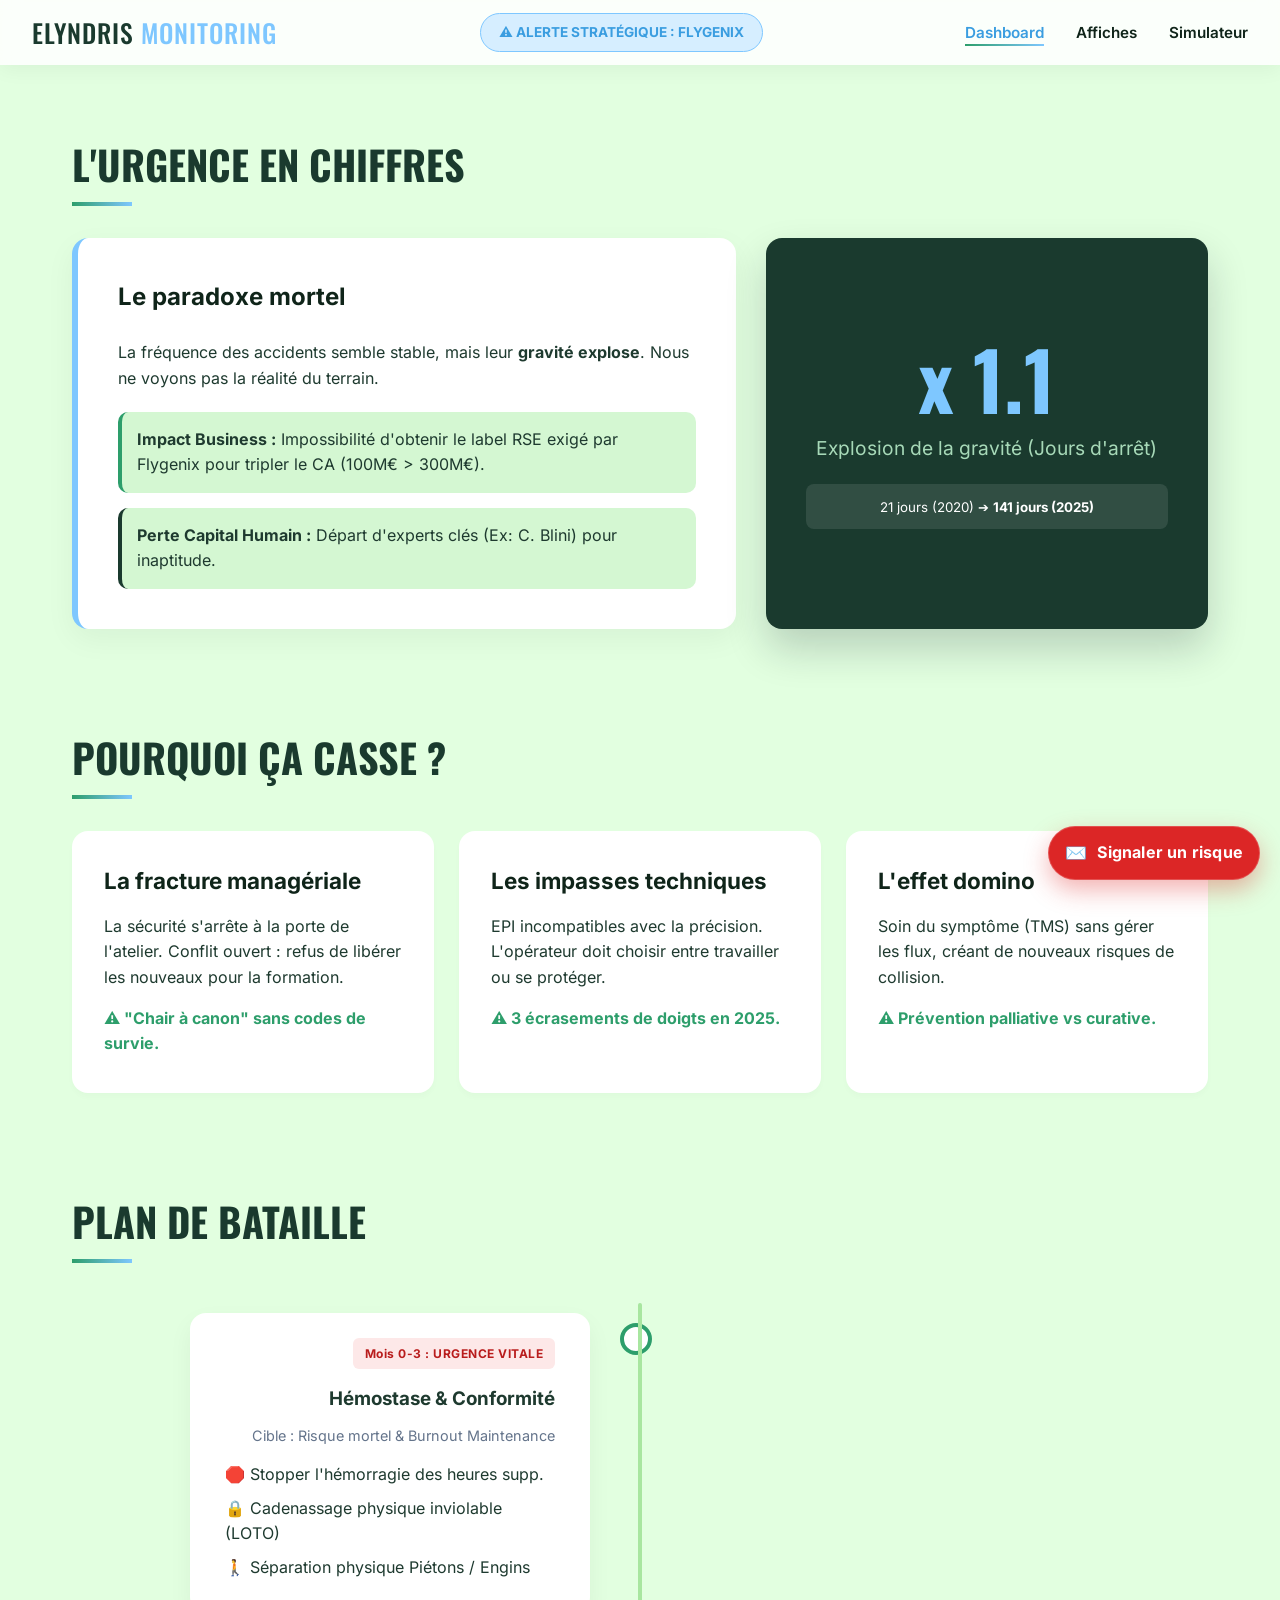
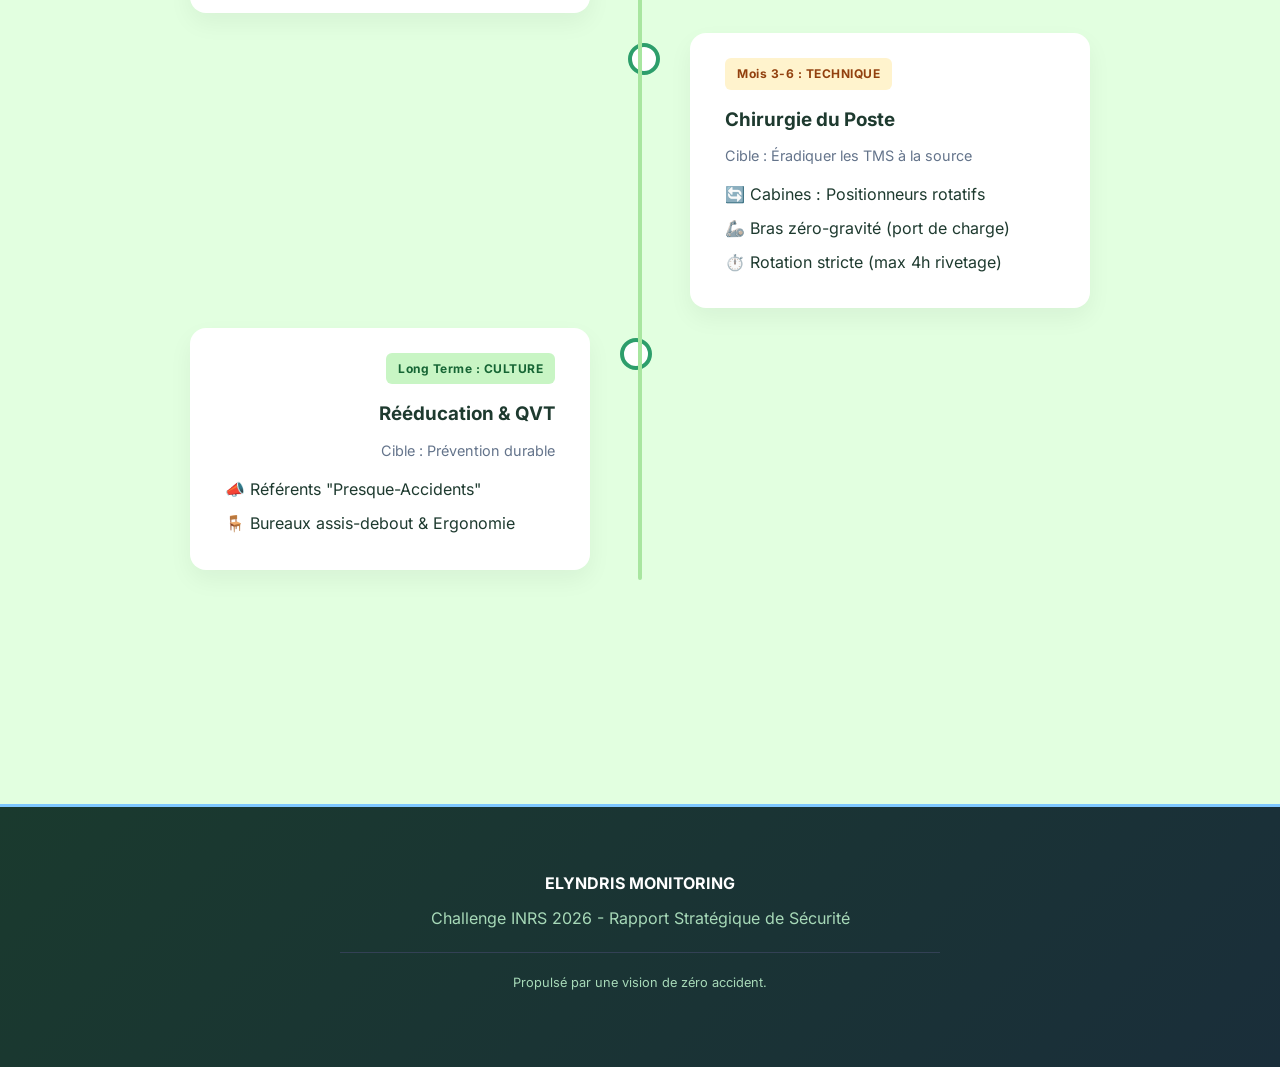
==== commit 9c0b9d62: "Add floating risk report button to affiches.html, index.html, and simulateur.html" ====
--- a/index.html
+++ b/index.html
@@ -374,6 +374,41 @@
             nav a { font-size: 1.3rem; }
             main { margin-top: 80px; padding: 1.2rem; }
         }
+
+        /* Bouton flottant: Signaler un risque (visible sur toutes les pages) */
+        .risk-report-btn {
+            position: fixed;
+            right: 20px;
+            bottom: 20px;
+            display: inline-flex;
+            align-items: center;
+            gap: 10px;
+            padding: 12px 16px;
+            border-radius: 999px;
+            background: #dc2626; /* rouge d'alerte */
+            color: #fff;
+            text-decoration: none;
+            font-weight: 800;
+            letter-spacing: 0.2px;
+            box-shadow: 0 10px 25px rgba(220,38,38,0.35);
+            transition: transform .2s ease, box-shadow .2s ease, background-color .2s ease;
+            z-index: 1500; /* au-dessus du header/nav */
+            border: 1px solid rgba(255,255,255,0.2);
+        }
+        .risk-report-btn:hover { transform: translateY(-2px); box-shadow: 0 14px 32px rgba(220,38,38,0.45); background: #b91c1c; }
+        .risk-report-btn:active { transform: translateY(0); }
+        .risk-report-btn:focus { outline: 3px solid #fff; outline-offset: 2px; }
+        .risk-report-btn .icon { font-size: 1.1rem; }
+
+        @media (max-width: 480px) {
+            .risk-report-btn {
+                right: 12px;
+                bottom: 12px;
+                padding: 11px 14px;
+                font-size: 0.95rem;
+            }
+            .risk-report-btn .label { display: none; }
+        }
     </style>
 </head>
 <body>
@@ -599,5 +634,33 @@
     })();
 </script>
 
+<!-- Bouton flottant pour signaler un risque -->
+<a href="mailto:?subject=Signalement%20de%20risque%20-%20INRS" class="risk-report-btn" id="riskReportBtn" aria-label="Signaler un risque par e-mail">
+    <span class="icon">✉️</span>
+    <span class="label">Signaler un risque</span>
+ </a>
+<script>
+// Pré-remplit l'email avec le titre et l'URL de la page courante
+(function() {
+    var btn = document.getElementById('riskReportBtn');
+    if (!btn) return;
+    var subject = 'Signalement de risque - INRS';
+    var bodyLines = [
+        'Bonjour,',
+        '',
+        'Je souhaite signaler un risque.',
+        '',
+        'Page : ' + document.title + ' (' + window.location.href + ')',
+        'Localisation : ',
+        'Description : ',
+        'Danger immédiat : ',
+        '',
+        'Merci.'
+    ];
+    var href = 'mailto:?subject=' + encodeURIComponent(subject) + '&body=' + encodeURIComponent(bodyLines.join('\n'));
+    btn.setAttribute('href', href);
+})();
+</script>
+
 </body>
 </html>
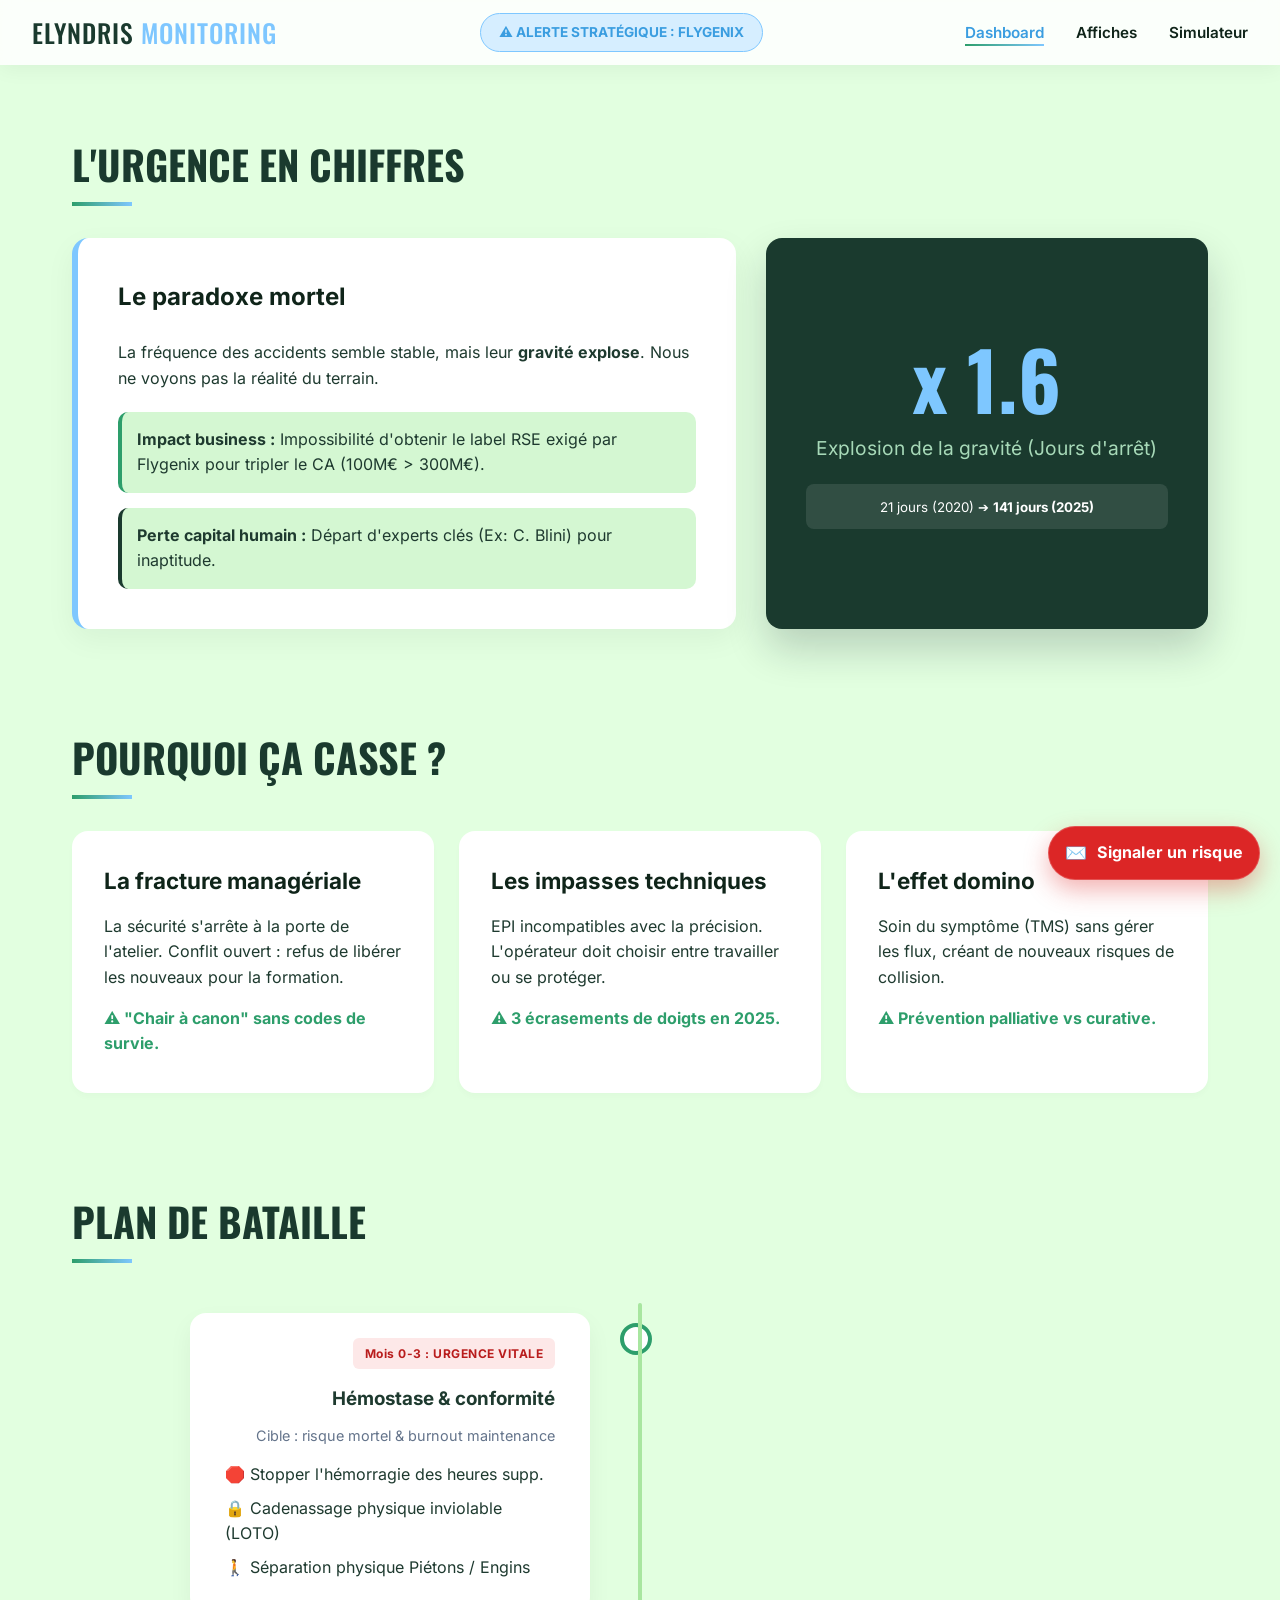
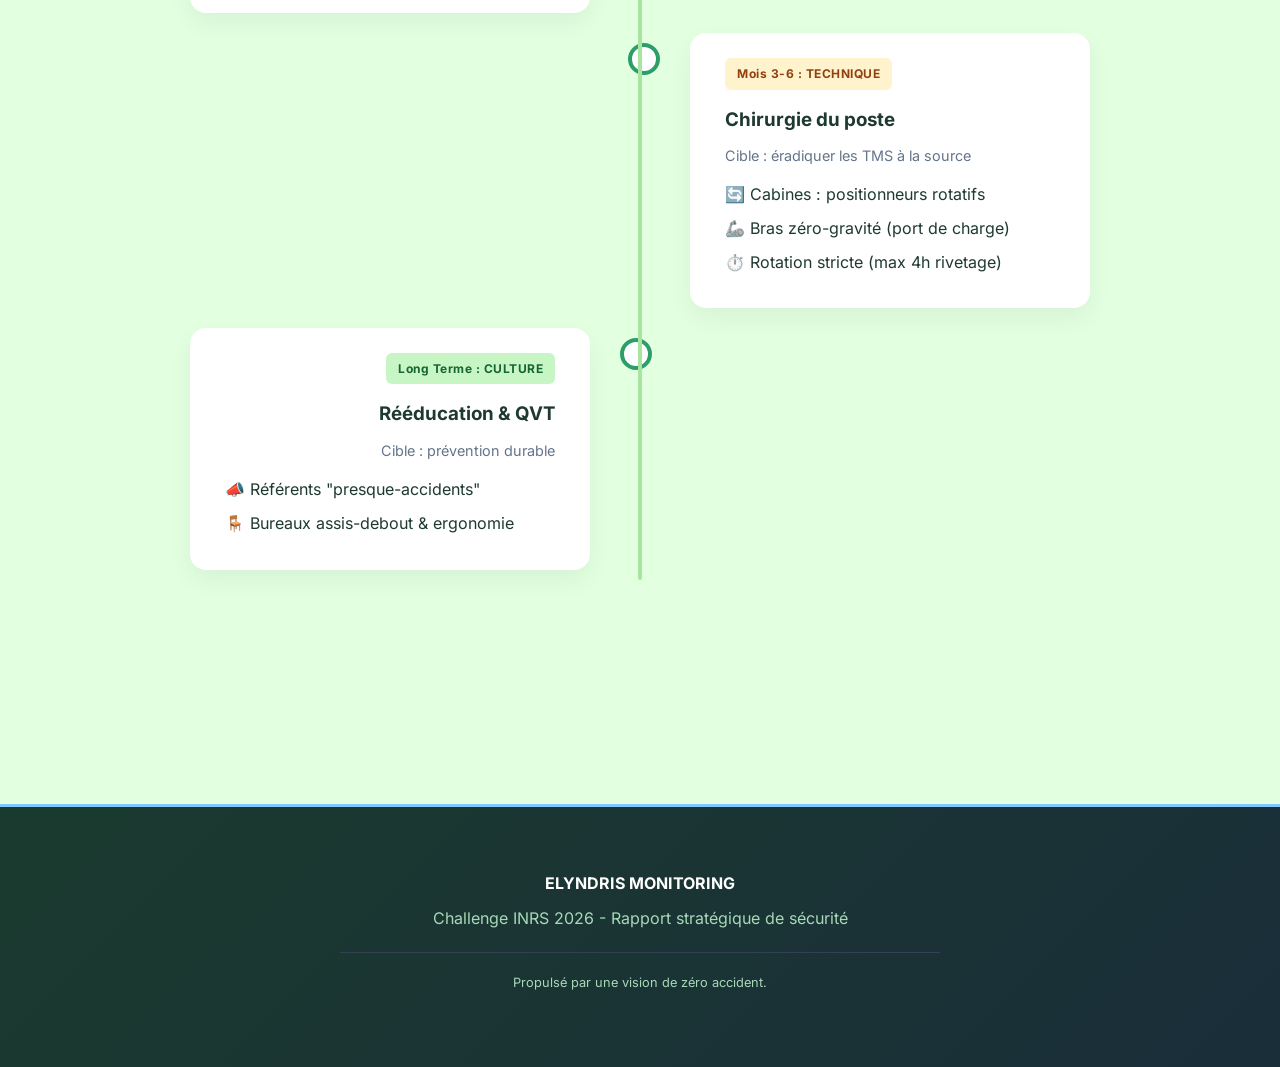
==== commit f6fdd220: "Fix capitalization for consistency in affiches.html and index.html" ====
--- a/index.html
+++ b/index.html
@@ -430,17 +430,17 @@
 
 <main>
     <section id="constat" class="reveal">
-        <h2>L'Urgence en Chiffres</h2>
+        <h2>L'urgence en chiffres</h2>
         <div class="hero-grid">
             <div class="alert-card">
                 <h3>Le paradoxe mortel</h3>
                 <p>La fréquence des accidents semble stable, mais leur <strong>gravité explose</strong>. Nous ne voyons pas la réalité du terrain.</p>
                 <div style="margin-top: 20px; display: grid; gap: 15px;">
                     <div style="background: #d4f7d2; padding: 15px; border-radius: 10px; border-left: 4px solid var(--accent);">
-                        <strong>Impact Business :</strong> Impossibilité d'obtenir le label RSE exigé par Flygenix pour tripler le CA (100M€ > 300M€).
+                        <strong>Impact business :</strong> Impossibilité d'obtenir le label RSE exigé par Flygenix pour tripler le CA (100M€ > 300M€).
                     </div>
                     <div style="background: #d4f7d2; padding: 15px; border-radius: 10px; border-left: 4px solid var(--primary);">
-                        <strong>Perte Capital Humain :</strong> Départ d'experts clés (Ex: C. Blini) pour inaptitude.
+                        <strong>Perte capital humain :</strong> Départ d'experts clés (Ex: C. Blini) pour inaptitude.
                     </div>
                 </div>
             </div>
@@ -476,14 +476,14 @@
     </section>
 
     <section id="plan" class="reveal">
-        <h2>Plan de Bataille</h2>
+        <h2>Plan de bataille</h2>
         <div class="timeline">
             
             <div class="container left reveal">
                 <div class="content">
                     <span class="badge badge-red">Mois 0-3 : URGENCE VITALE</span>
-                    <h3 style="margin-bottom: 10px;">Hémostase & Conformité</h3>
-                    <p style="font-size: 0.9rem; color: #64748b; margin-bottom: 15px;">Cible : Risque mortel & Burnout Maintenance</p>
+                    <h3 style="margin-bottom: 10px;">Hémostase & conformité</h3>
+                    <p style="font-size: 0.9rem; color: #64748b; margin-bottom: 15px;">Cible : risque mortel & burnout maintenance</p>
                     <ul style="list-style: none; text-align: left;">
                         <li style="margin-bottom: 8px;">🛑 Stopper l'hémorragie des heures supp.</li>
                         <li style="margin-bottom: 8px;">🔒 Cadenassage physique inviolable (LOTO)</li>
@@ -495,10 +495,10 @@
             <div class="container right reveal">
                 <div class="content">
                     <span class="badge badge-orange">Mois 3-6 : TECHNIQUE</span>
-                    <h3 style="margin-bottom: 10px;">Chirurgie du Poste</h3>
-                    <p style="font-size: 0.9rem; color: #64748b; margin-bottom: 15px;">Cible : Éradiquer les TMS à la source</p>
+                    <h3 style="margin-bottom: 10px;">Chirurgie du poste</h3>
+                    <p style="font-size: 0.9rem; color: #64748b; margin-bottom: 15px;">Cible : éradiquer les TMS à la source</p>
                     <ul style="list-style: none; text-align: left;">
-                        <li style="margin-bottom: 8px;">🔄 Cabines : Positionneurs rotatifs</li>
+                        <li style="margin-bottom: 8px;">🔄 Cabines : positionneurs rotatifs</li>
                         <li style="margin-bottom: 8px;">🦾 Bras zéro-gravité (port de charge)</li>
                         <li style="margin-bottom: 8px;">⏱️ Rotation stricte (max 4h rivetage)</li>
                     </ul>
@@ -509,10 +509,10 @@
                 <div class="content">
                     <span class="badge badge-green">Long Terme : CULTURE</span>
                     <h3 style="margin-bottom: 10px;">Rééducation & QVT</h3>
-                    <p style="font-size: 0.9rem; color: #64748b; margin-bottom: 15px;">Cible : Prévention durable</p>
+                    <p style="font-size: 0.9rem; color: #64748b; margin-bottom: 15px;">Cible : prévention durable</p>
                     <ul style="list-style: none; text-align: left;">
-                        <li style="margin-bottom: 8px;">📣 Référents "Presque-Accidents"</li>
-                        <li style="margin-bottom: 8px;">🪑 Bureaux assis-debout & Ergonomie</li>
+                        <li style="margin-bottom: 8px;">📣 Référents "presque-accidents"</li>
+                        <li style="margin-bottom: 8px;">🪑 Bureaux assis-debout & ergonomie</li>
                     </ul>
                 </div>
             </div>
@@ -524,7 +524,7 @@
 <footer>
     <div style="max-width: 600px; margin: 0 auto;">
         <p style="font-weight: 700; color: white;">ELYNDRIS MONITORING</p>
-        <p>Challenge INRS 2026 - Rapport Stratégique de Sécurité</p>
+        <p>Challenge INRS 2026 - Rapport stratégique de sécurité</p>
         <div style="height: 1px; background: #334155; margin: 20px 0;"></div>
         <p style="font-size: 0.8rem;">Propulsé par une vision de zéro accident.</p>
     </div>
